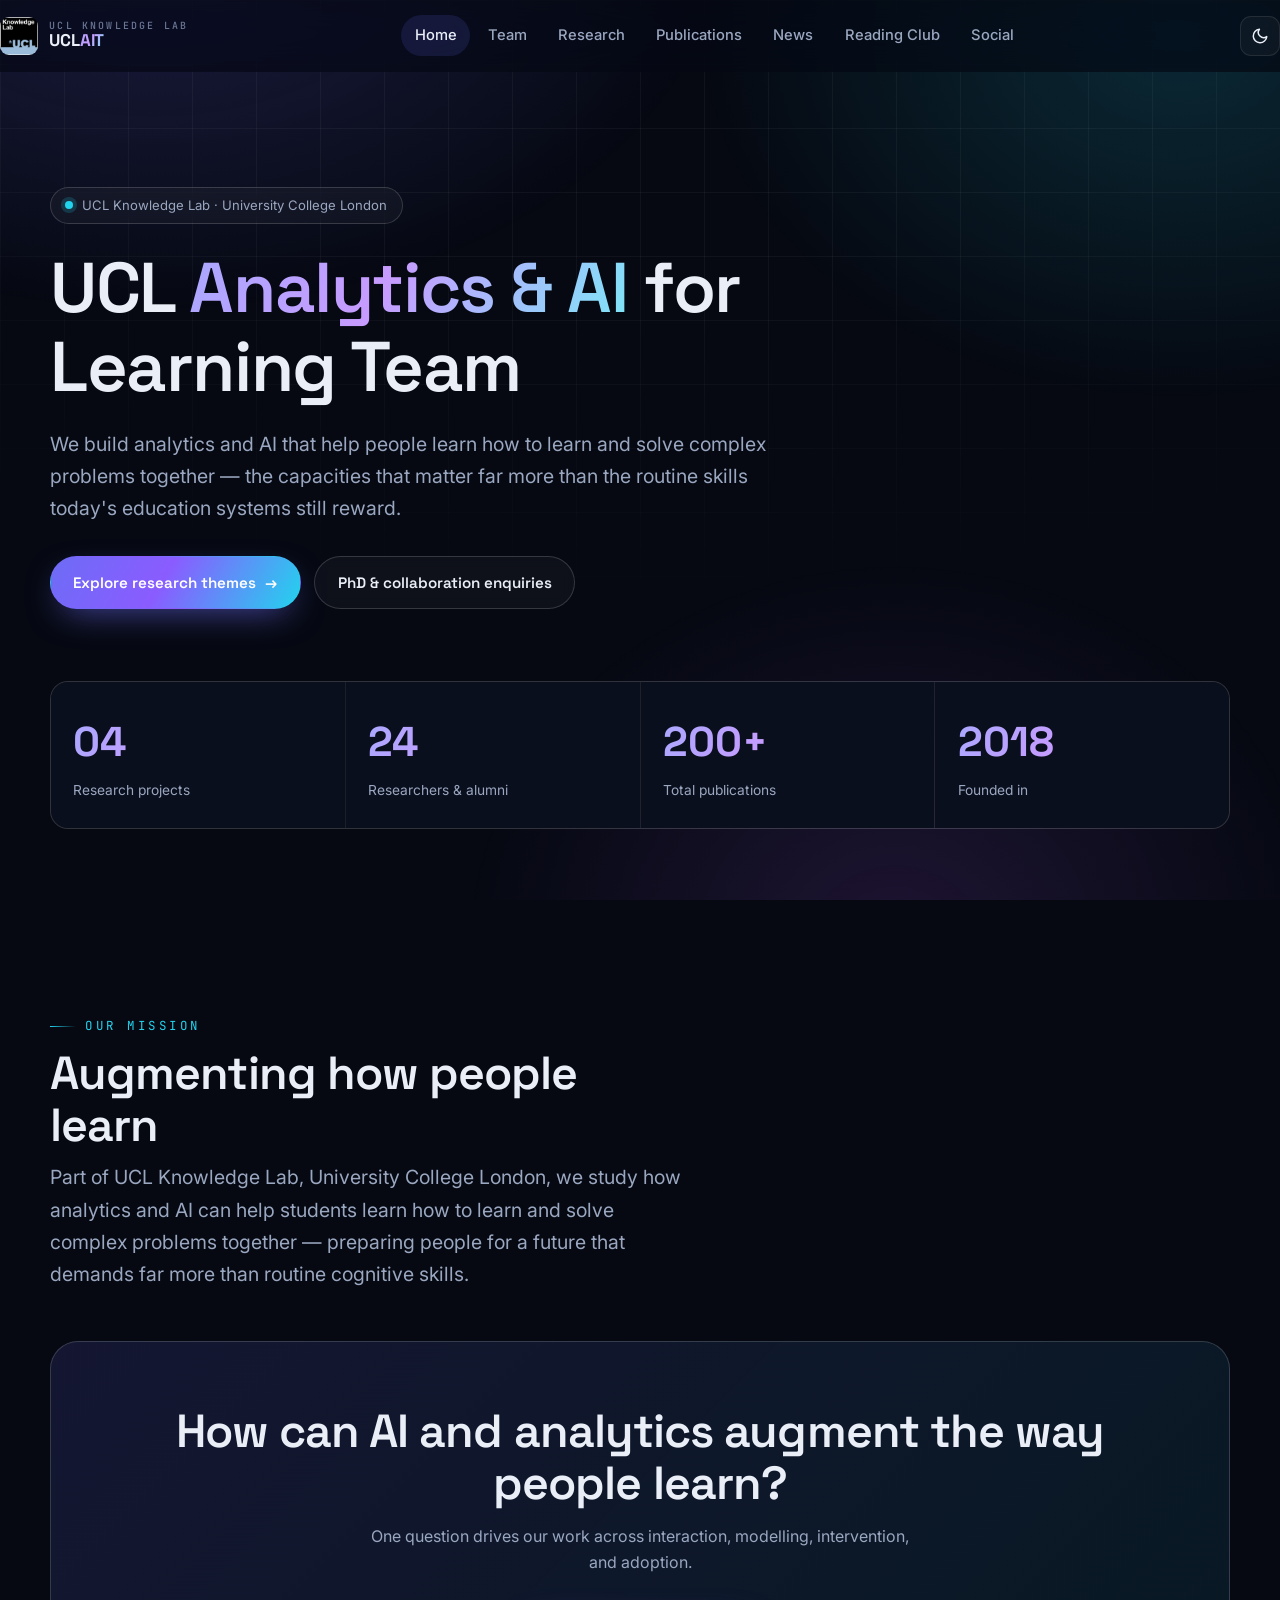
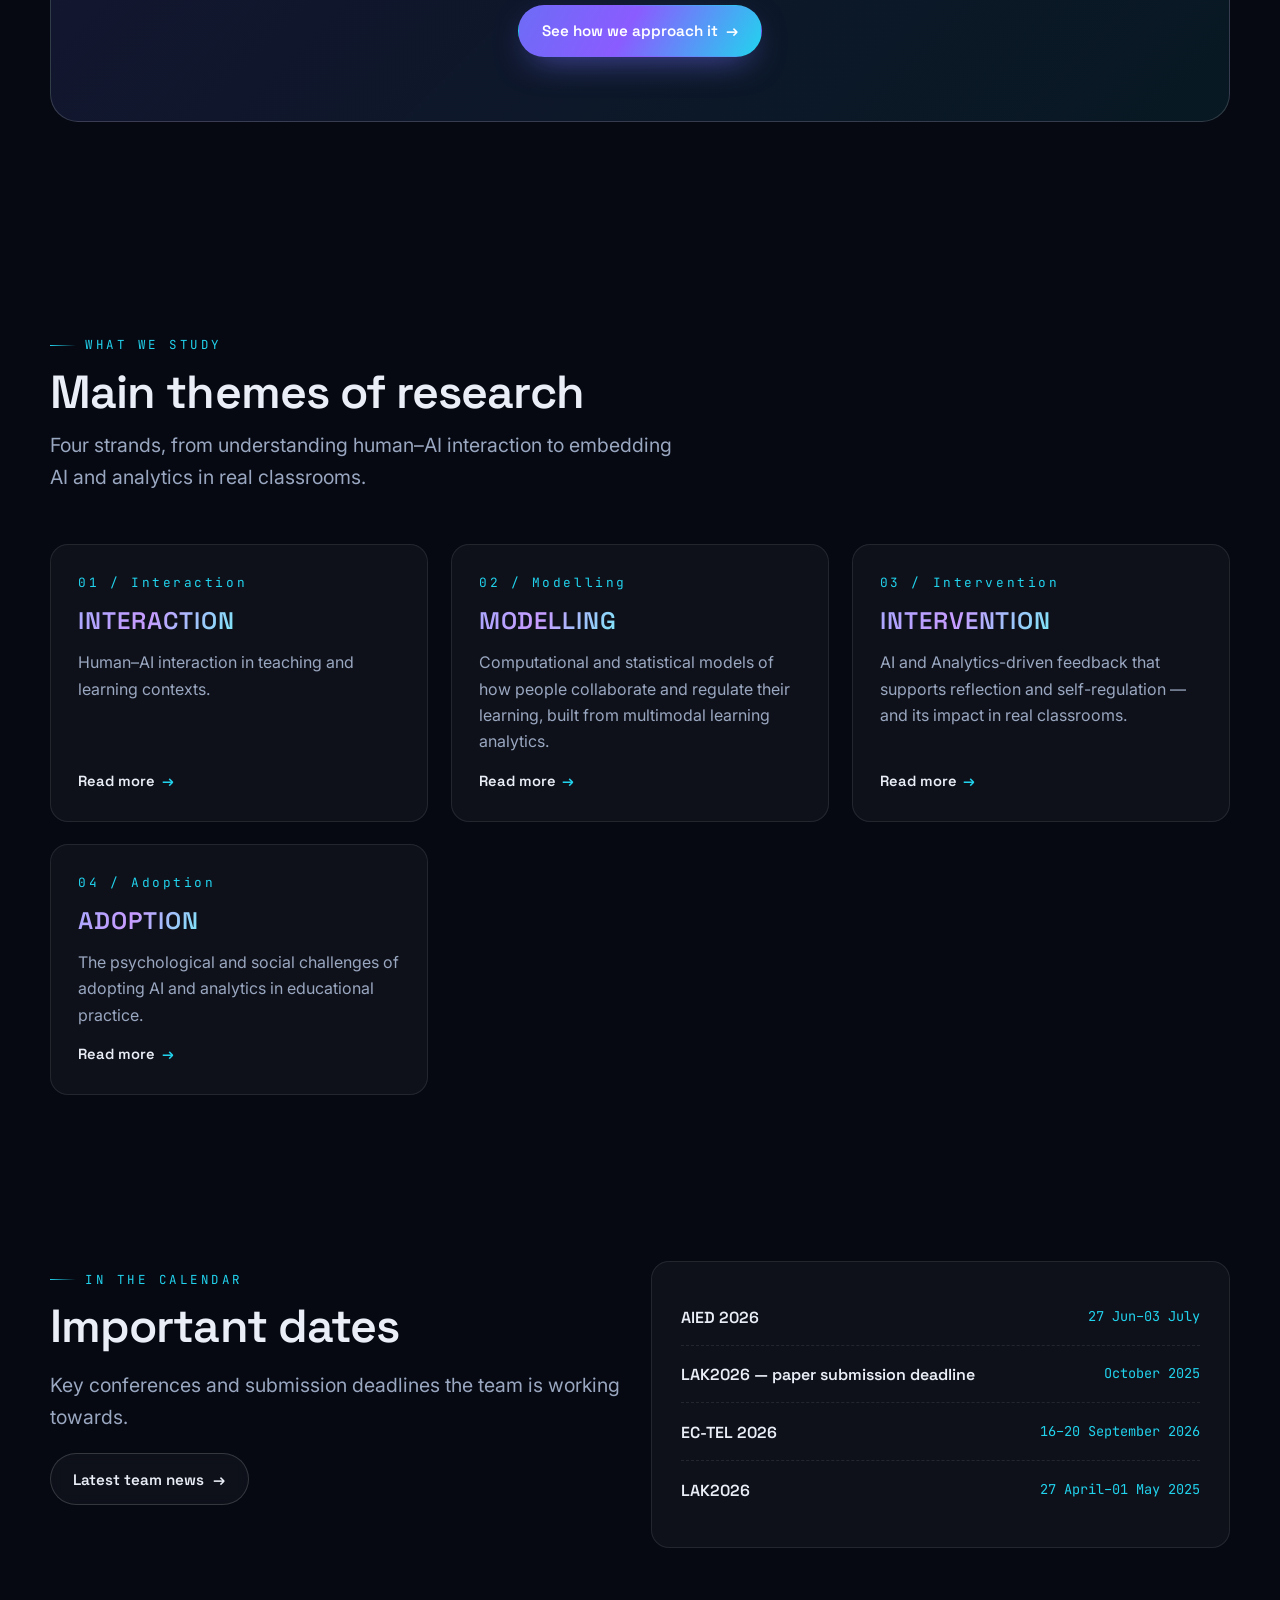
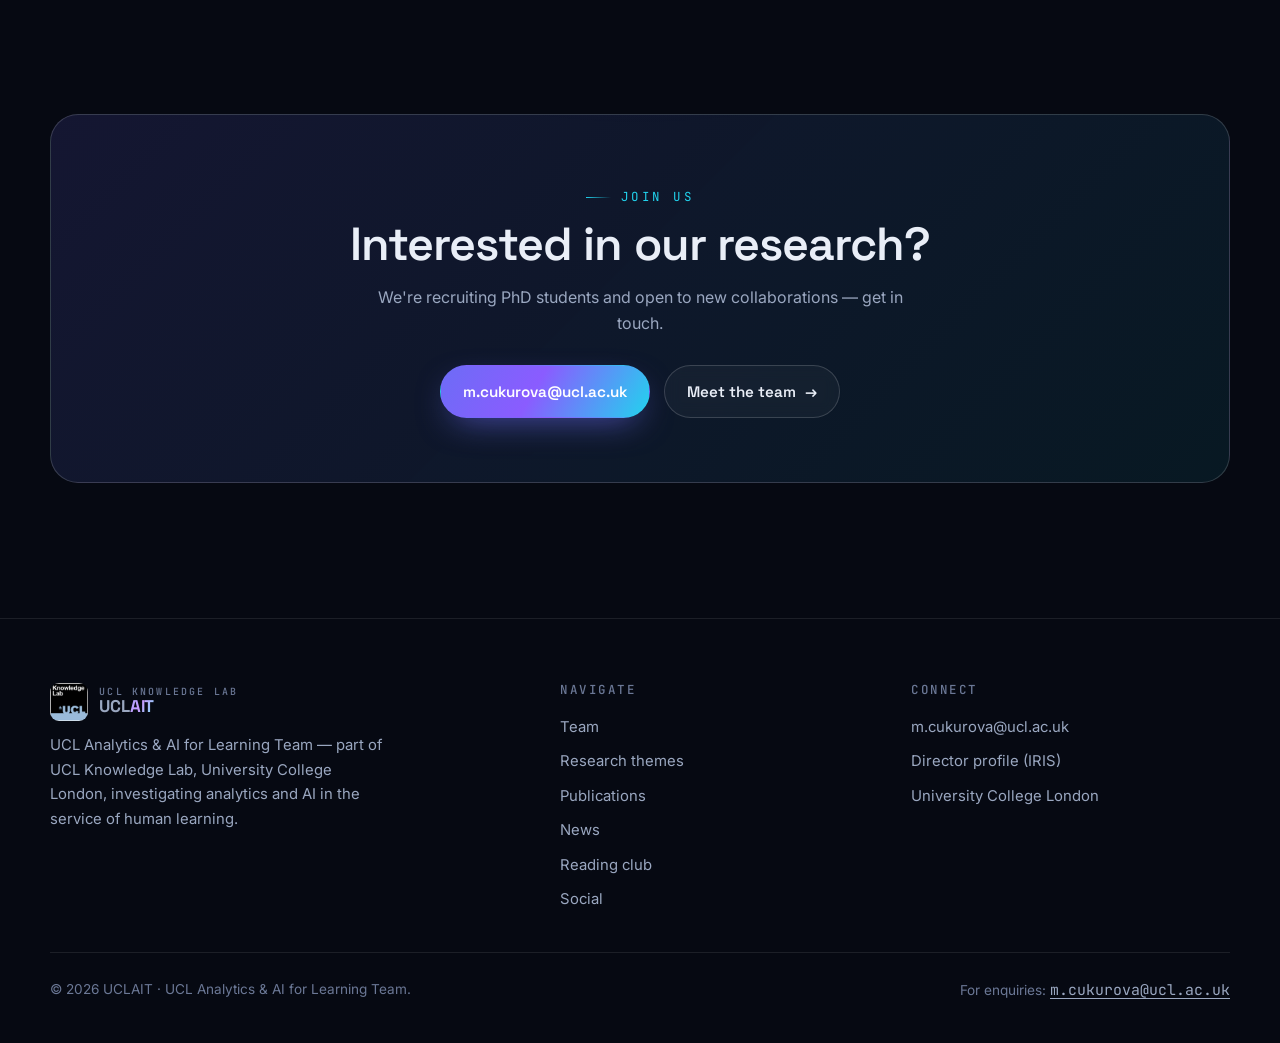
==== index.html @ 6071a868 "Update text to include AI in research descriptions" ====
<!DOCTYPE html>
<html lang="en" data-theme="dark">
<head>
  <meta charset="UTF-8" />
  <meta name="viewport" content="width=device-width, initial-scale=1.0" />
  <title>UCLAIT — UCL Analytics &amp; AI for Learning Lab</title>
  <meta name="description" content="UCLAIT is part of UCL Knowledge Lab, University College London, investigating the potential of analytics and artificial intelligence to support human learning." />
  <link rel="preconnect" href="https://fonts.googleapis.com" />
  <link rel="preconnect" href="https://fonts.gstatic.com" crossorigin />
  <link rel="stylesheet" href="assets/styles.css" />
  <script defer src="assets/main.js"></script>
</head>
<body>

  <!-- ============ NAV ============ -->
  <header class="nav">
    <div class="container nav__inner">
      <a class="brand" href="index.html">
        <img src="images/a2aabb_ce981aacd96a4968916def9b29ad0d88~mv2.avif" alt="UCL Knowledge Lab logo" />
        <span class="brand__text">
          <small>UCL Knowledge Lab</small>
          <span class="brand__name">UCL<b>AIT</b></span>
        </span>
      </a>
      <nav aria-label="Primary">
        <ul class="nav__links" id="navLinks">
          <li><a href="index.html">Home</a></li>
          <li><a href="team.html">Team</a></li>
          <li><a href="research.html">Research</a></li>
          <li><a href="publications.html">Publications</a></li>
          <li><a href="news.html">News</a></li>
          <li><a href="reading-club.html">Reading Club</a></li>
          <li><a href="social.html">Social</a></li>
        </ul>
      </nav>
      <div class="nav__actions">
        <button class="icon-btn theme-toggle" aria-label="Toggle colour theme" type="button">
          <svg class="moon" viewBox="0 0 24 24" fill="none" stroke="currentColor" stroke-width="2" stroke-linecap="round" stroke-linejoin="round"><path d="M21 12.79A9 9 0 1 1 11.21 3 7 7 0 0 0 21 12.79z"/></svg>
          <svg class="sun" viewBox="0 0 24 24" fill="none" stroke="currentColor" stroke-width="2" stroke-linecap="round" stroke-linejoin="round"><circle cx="12" cy="12" r="4"/><path d="M12 2v2M12 20v2M4.9 4.9l1.4 1.4M17.7 17.7l1.4 1.4M2 12h2M20 12h2M4.9 19.1l1.4-1.4M17.7 6.3l1.4-1.4"/></svg>
        </button>
        <button class="icon-btn nav__burger" aria-label="Open menu" aria-expanded="false" type="button">
          <svg viewBox="0 0 24 24" fill="none" stroke="currentColor" stroke-width="2" stroke-linecap="round"><path d="M3 6h18M3 12h18M3 18h18"/></svg>
        </button>
      </div>
    </div>
  </header>

  <main>
    <!-- ============ HERO ============ -->
    <section class="hero">
      <div class="container">
        <span class="hero__badge reveal"><span class="dot"></span> UCL Knowledge Lab · University College London</span>
        <h1 class="reveal">UCL <span class="gradient-text">Analytics &amp; AI</span> for Learning Team</h1>
        <p class="lead reveal">
          We build analytics and AI that help people learn how to learn and solve complex problems together —
          the capacities that matter far more than the routine skills today's education systems still reward.
        </p>
        <div class="hero__cta reveal">
          <a class="btn btn--primary" href="research.html">Explore research themes <span class="arrow">→</span></a>
          <a class="btn btn--ghost" href="mailto:m.cukurova@ucl.ac.uk">PhD &amp; collaboration enquiries</a>
        </div>

        <div class="stats reveal">
          <div class="stat"><div class="stat__num">04</div><div class="stat__label">Research projects</div></div>
          <div class="stat"><div class="stat__num">24</div><div class="stat__label">Researchers &amp; alumni</div></div>
          <div class="stat"><div class="stat__num">200+</div><div class="stat__label">Total publications</div></div>
          <div class="stat"><div class="stat__num">2018</div><div class="stat__label">Founded in</div></div>
        </div>
      </div>
    </section>

    <!-- ============ MISSION ============ -->
    <section class="section">
      <div class="container">
        <div class="section-head reveal">
          <span class="eyebrow">Our mission</span>
          <h2>Augmenting how people learn</h2>
          <p class="lead">
            Part of UCL Knowledge Lab, University College London, we study how analytics and AI can help students
            learn how to learn and solve complex problems together — preparing people for a future that demands
            far more than routine cognitive skills.
          </p>
        </div>

        <div class="cta reveal">
          <h2>How can AI and analytics augment the way people learn?</h2>
          <p>One question drives our work across interaction, modelling, intervention, and adoption.</p>
          <div class="cta__actions">
            <a class="btn btn--primary" href="research.html">See how we approach it <span class="arrow">→</span></a>
          </div>
        </div>
      </div>
    </section>

    <!-- ============ RESEARCH THEMES ============ -->
    <section class="section" id="themes">
      <div class="container">
        <div class="section-head reveal">
          <span class="eyebrow">What we study</span>
          <h2>Main themes of research</h2>
          <p class="lead">Four strands, from understanding human–AI interaction to embedding AI and analytics in real classrooms.</p>
        </div>

        <div class="grid grid--2">
          <article class="card theme-card reveal">
            <div class="theme-card__index">01 / Interaction</div>
            <h3><span>INtERACTION</span></h3>
            <p>Human–AI interaction in teaching and learning contexts.</p>
            <a class="more" href="research.html">Read more <span class="arrow">→</span></a>
          </article>

          <article class="card theme-card reveal">
            <div class="theme-card__index">02 / Modelling</div>
            <h3><span>ModeLLING</span></h3>
            <p>Computational and statistical models of how people collaborate and regulate their learning, built from multimodal learning analytics.</p>
            <a class="more" href="research.html">Read more <span class="arrow">→</span></a>
          </article>

          <article class="card theme-card reveal">
            <div class="theme-card__index">03 / Intervention</div>
            <h3><span>INTervention</span></h3>
            <p>AI and Analytics-driven feedback that supports reflection and self-regulation — and its impact in real classrooms.</p>
            <a class="more" href="research.html">Read more <span class="arrow">→</span></a>
          </article>

          <article class="card theme-card reveal">
            <div class="theme-card__index">04 / Adoption</div>
            <h3><span>Adoption</span></h3>
            <p>The psychological and social challenges of adopting AI and analytics in educational practice.</p>
            <a class="more" href="research.html">Read more <span class="arrow">→</span></a>
          </article>
        </div>
      </div>
    </section>

    <!-- ============ IMPORTANT DATES ============ -->
    <section class="section section--tight">
      <div class="container">
        <div class="grid grid--2" style="align-items:start">
          <div class="reveal">
            <span class="eyebrow">In the calendar</span>
            <h2 style="margin:.7rem 0 1rem">Important dates</h2>
            <p class="lead">Key conferences and submission deadlines the team is working towards.</p>
            <a class="btn btn--ghost mt-2" href="news.html">Latest team news <span class="arrow">→</span></a>
          </div>
          <div class="info-panel reveal">
            <ul class="dates-list">
              <li><span class="ev">AIED 2026</span><span class="dt">27 Jun–03 July</span></li>
              <li><span class="ev">LAK2026 — paper submission deadline</span><span class="dt">October 2025</span></li>
              <li><span class="ev">EC-TEL 2026</span><span class="dt">16–20 September 2026</span></li>
              <li><span class="ev">LAK2026</span><span class="dt">27 April–01 May 2025</span></li>
            </ul>
          </div>
        </div>
      </div>
    </section>

    <!-- ============ CONTACT CTA ============ -->
    <section class="section">
      <div class="container">
        <div class="cta reveal">
          <span class="eyebrow" style="justify-content:center">Join us</span>
          <h2 style="margin-top:.7rem">Interested in our research?</h2>
          <p>We're recruiting PhD students and open to new collaborations — get in touch.</p>
          <div class="cta__actions">
            <a class="btn btn--primary" href="mailto:m.cukurova@ucl.ac.uk">m.cukurova@ucl.ac.uk</a>
            <a class="btn btn--ghost" href="team.html">Meet the team <span class="arrow">→</span></a>
          </div>
        </div>
      </div>
    </section>
  </main>

  <!-- ============ FOOTER ============ -->
  <footer class="footer">
    <div class="container">
      <div class="footer__grid">
        <div class="footer__brand">
          <a class="brand" href="index.html">
            <img src="images/a2aabb_ce981aacd96a4968916def9b29ad0d88~mv2.avif" alt="UCL Knowledge Lab logo" />
            <span class="brand__text"><small>UCL Knowledge Lab</small><span class="brand__name">UCL<b>AIT</b></span></span>
          </a>
          <p>UCL Analytics &amp; AI for Learning Team — part of UCL Knowledge Lab, University College London, investigating analytics and AI in the service of human learning.</p>
        </div>
        <div>
          <h4>Navigate</h4>
          <ul>
            <li><a href="team.html">Team</a></li>
            <li><a href="research.html">Research themes</a></li>
            <li><a href="publications.html">Publications</a></li>
            <li><a href="news.html">News</a></li>
            <li><a href="reading-club.html">Reading club</a></li>
            <li><a href="social.html">Social</a></li>
          </ul>
        </div>
        <div>
          <h4>Connect</h4>
          <ul>
            <li><a href="mailto:m.cukurova@ucl.ac.uk">m.cukurova@ucl.ac.uk</a></li>
            <li><a href="https://iris.ucl.ac.uk/iris/browse/profile?upi=MCUKU85" target="_blank" rel="noopener">Director profile (IRIS)</a></li>
            <li><a href="https://www.ucl.ac.uk" target="_blank" rel="noopener">University College London</a></li>
          </ul>
        </div>
      </div>
      <div class="footer__bottom">
        <span>© 2026 UCLAIT · UCL Analytics &amp; AI for Learning Team.</span>
        <span>For enquiries: <a class="mono-mail muted-link" href="mailto:m.cukurova@ucl.ac.uk">m.cukurova@ucl.ac.uk</a></span>
      </div>
    </div>
  </footer>

</body>
</html>
---- assets/styles.css ----
/* ==========================================================================
   UCLAIT — UCL Analytics & AI for Learning Team
   Design system: "Bold contemporary AI-lab"
   Single stylesheet shared across all pages.
   ========================================================================== */

/* ---------- Fonts ---------- */
@import url('https://fonts.googleapis.com/css2?family=Space+Grotesk:wght@400;500;600;700&family=Inter:wght@400;500;600;700&family=JetBrains+Mono:wght@400;500&display=swap');

/* ---------- Design tokens ---------- */
:root {
  /* Palette — dark (default) */
  --bg:            #060912;
  --bg-2:          #0a0f1d;
  --surface:       rgba(255, 255, 255, 0.035);
  --surface-2:     rgba(255, 255, 255, 0.06);
  --border:        rgba(255, 255, 255, 0.09);
  --border-strong: rgba(255, 255, 255, 0.16);
  --text:          #e9eef7;
  --text-muted:    #9aa7c0;
  --text-faint:    #6b7896;

  /* Brand / accents */
  --accent:        #6d6cf6;   /* indigo  */
  --accent-2:      #22d3ee;   /* cyan    */
  --accent-3:      #b15cff;   /* violet  */
  --accent-soft:   rgba(109, 108, 246, 0.14);
  --gradient:      linear-gradient(120deg, #6d6cf6 0%, #8a5cff 45%, #22d3ee 100%);
  --gradient-text: linear-gradient(120deg, #a9a8ff 0%, #c79bff 45%, #7ce7f7 100%);

  /* Effects */
  --glow:          0 0 0 1px var(--border), 0 18px 50px -18px rgba(109, 108, 246, 0.45);
  --shadow:        0 24px 60px -28px rgba(0, 0, 0, 0.85);
  --radius:        18px;
  --radius-sm:     12px;
  --radius-lg:     28px;

  /* Layout */
  --maxw:          1180px;
  --nav-h:         72px;
  --ease:          cubic-bezier(0.22, 1, 0.36, 1);

  --font-display:  'Space Grotesk', 'Inter', system-ui, sans-serif;
  --font-body:     'Inter', system-ui, -apple-system, 'Segoe UI', sans-serif;
  --font-mono:     'JetBrains Mono', ui-monospace, 'SF Mono', monospace;
}

/* Light theme overrides */
[data-theme="light"] {
  --bg:            #f6f7fb;
  --bg-2:          #eef1f8;
  --surface:       rgba(16, 22, 40, 0.025);
  --surface-2:     rgba(16, 22, 40, 0.05);
  --border:        rgba(16, 22, 40, 0.10);
  --border-strong: rgba(16, 22, 40, 0.18);
  --text:          #131829;
  --text-muted:    #4a5670;
  --text-faint:    #76819b;
  --accent-soft:   rgba(109, 108, 246, 0.10);
  --glow:          0 0 0 1px var(--border), 0 18px 50px -22px rgba(109, 108, 246, 0.40);
  --shadow:        0 24px 60px -32px rgba(31, 41, 73, 0.30);
}

/* ---------- Reset & base ---------- */
*, *::before, *::after { box-sizing: border-box; }
* { margin: 0; }

html { scroll-behavior: smooth; -webkit-text-size-adjust: 100%; }

body {
  font-family: var(--font-body);
  background: var(--bg);
  color: var(--text);
  line-height: 1.65;
  font-size: 1rem;
  -webkit-font-smoothing: antialiased;
  text-rendering: optimizeLegibility;
  overflow-x: hidden;
  min-height: 100vh;
}

/* Ambient background: layered radial glows + faint grid */
body::before {
  content: "";
  position: fixed;
  inset: 0;
  z-index: -2;
  background:
    radial-gradient(60rem 40rem at 12% -8%, rgba(109, 108, 246, 0.22), transparent 60%),
    radial-gradient(50rem 38rem at 92% 4%, rgba(34, 211, 238, 0.16), transparent 60%),
    radial-gradient(45rem 40rem at 70% 105%, rgba(177, 92, 255, 0.14), transparent 60%);
  pointer-events: none;
}
body::after {
  content: "";
  position: fixed;
  inset: 0;
  z-index: -2;
  background-image:
    linear-gradient(var(--border) 1px, transparent 1px),
    linear-gradient(90deg, var(--border) 1px, transparent 1px);
  background-size: 64px 64px;
  -webkit-mask-image: radial-gradient(120% 90% at 50% 0%, #000 35%, transparent 78%);
          mask-image: radial-gradient(120% 90% at 50% 0%, #000 35%, transparent 78%);
  opacity: 0.5;
  pointer-events: none;
}

img { max-width: 100%; display: block; }
a { color: inherit; text-decoration: none; }

::selection { background: rgba(109, 108, 246, 0.35); color: #fff; }

/* ---------- Layout helpers ---------- */
.container { width: min(100% - 2.5rem, var(--maxw)); margin-inline: auto; }
.section { padding: clamp(3.5rem, 8vw, 7rem) 0; }
.section--tight { padding: clamp(2.5rem, 5vw, 4rem) 0; }

/* ---------- Typography ---------- */
h1, h2, h3, h4 { font-family: var(--font-display); font-weight: 600; line-height: 1.12; letter-spacing: -0.02em; }
h1 { font-size: clamp(2.4rem, 6vw, 4.4rem); }
h2 { font-size: clamp(1.9rem, 4vw, 2.9rem); }
h3 { font-size: clamp(1.2rem, 2.2vw, 1.5rem); }
p  { color: var(--text-muted); }

.eyebrow {
  font-family: var(--font-mono);
  font-size: 0.78rem;
  letter-spacing: 0.28em;
  text-transform: uppercase;
  color: var(--accent-2);
  display: inline-flex;
  align-items: center;
  gap: 0.6rem;
}
.eyebrow::before {
  content: "";
  width: 1.6rem; height: 1px;
  background: linear-gradient(90deg, var(--accent-2), transparent);
}

.gradient-text {
  background: var(--gradient-text);
  -webkit-background-clip: text; background-clip: text;
  -webkit-text-fill-color: transparent; color: transparent;
}

.lead { font-size: clamp(1.05rem, 1.6vw, 1.22rem); color: var(--text-muted); max-width: 60ch; }

.section-head { max-width: 64ch; margin-bottom: clamp(2rem, 4vw, 3.2rem); }
.section-head h2 { margin: 0.7rem 0 0.6rem; }

/* ---------- Buttons ---------- */
.btn {
  display: inline-flex; align-items: center; gap: 0.55rem;
  padding: 0.8rem 1.4rem;
  font-family: var(--font-display);
  font-weight: 600; font-size: 0.95rem;
  border-radius: 999px;
  border: 1px solid transparent;
  cursor: pointer;
  transition: transform 0.25s var(--ease), box-shadow 0.25s var(--ease), background 0.25s, border-color 0.25s, color 0.25s;
  white-space: nowrap;
}
.btn:active { transform: translateY(1px); }
.btn--primary {
  background: var(--gradient);
  color: #fff;
  box-shadow: 0 12px 34px -12px rgba(109, 108, 246, 0.7);
}
.btn--primary:hover { transform: translateY(-2px); box-shadow: 0 18px 44px -12px rgba(109, 108, 246, 0.85); }
.btn--ghost {
  background: var(--surface);
  border-color: var(--border-strong);
  color: var(--text);
  -webkit-backdrop-filter: blur(8px); backdrop-filter: blur(8px);
}
.btn--ghost:hover { border-color: var(--accent); color: #fff; transform: translateY(-2px); }
[data-theme="light"] .btn--ghost:hover { color: var(--accent); }
.btn .arrow { transition: transform 0.25s var(--ease); }
.btn:hover .arrow { transform: translateX(4px); }

/* ---------- Navigation ---------- */
.nav {
  position: sticky; top: 0; z-index: 60;
  height: var(--nav-h);
  display: flex; align-items: center;
  background: color-mix(in srgb, var(--bg) 72%, transparent);
  -webkit-backdrop-filter: blur(16px) saturate(160%); backdrop-filter: blur(16px) saturate(160%);
  border-bottom: 1px solid transparent;
  transition: border-color 0.3s, background 0.3s;
}
.nav.is-scrolled { border-bottom-color: var(--border); }
.nav__inner { display: flex; align-items: center; justify-content: space-between; gap: 1rem; width: 100%; }

.brand { display: flex; align-items: center; gap: 0.7rem; font-family: var(--font-display); font-weight: 700; letter-spacing: -0.01em; }
.brand img { width: 38px; height: 38px; border-radius: 9px; }
.brand__text { display: flex; flex-direction: column; line-height: 1.05; }
.brand__text small { font-size: 0.62rem; letter-spacing: 0.22em; text-transform: uppercase; color: var(--text-faint); font-family: var(--font-mono); font-weight: 500; }
.brand__name { font-size: 1.06rem; }
.brand__name b { background: var(--gradient-text); -webkit-background-clip: text; background-clip: text; -webkit-text-fill-color: transparent; }

.nav__links { display: flex; align-items: center; gap: 0.25rem; list-style: none; padding: 0; }
.nav__links a {
  display: inline-block; padding: 0.5rem 0.85rem;
  font-size: 0.92rem; font-weight: 500; color: var(--text-muted);
  border-radius: 999px; transition: color 0.2s, background 0.2s;
}
.nav__links a:hover { color: var(--text); background: var(--surface); }
.nav__links a.active { color: var(--text); background: var(--accent-soft); }

.nav__actions { display: flex; align-items: center; gap: 0.5rem; }
.icon-btn {
  width: 40px; height: 40px; display: grid; place-items: center;
  border-radius: 11px; border: 1px solid var(--border);
  background: var(--surface); color: var(--text); cursor: pointer;
  transition: border-color 0.2s, transform 0.2s, color 0.2s;
}
.icon-btn:hover { border-color: var(--accent); transform: translateY(-1px); }
.icon-btn svg { width: 18px; height: 18px; }
.theme-toggle .sun { display: none; }
[data-theme="light"] .theme-toggle .sun { display: block; }
[data-theme="light"] .theme-toggle .moon { display: none; }

.nav__burger { display: none; }

/* Mobile nav panel */
@media (max-width: 920px) {
  .nav__links {
    position: fixed; inset: var(--nav-h) 0 auto 0;
    flex-direction: column; align-items: stretch; gap: 0.2rem;
    padding: 1rem 1.25rem 1.5rem;
    background: color-mix(in srgb, var(--bg) 96%, transparent);
    -webkit-backdrop-filter: blur(18px); backdrop-filter: blur(18px);
    border-bottom: 1px solid var(--border);
    transform: translateY(-130%);
    transition: transform 0.4s var(--ease);
    box-shadow: var(--shadow);
  }
  .nav__links.open { transform: translateY(0); }
  .nav__links a { padding: 0.85rem 1rem; font-size: 1rem; border-radius: 12px; }
  .nav__burger { display: grid; }
}

/* ---------- Hero ---------- */
.hero { position: relative; padding: clamp(3.5rem, 9vw, 8rem) 0 clamp(3rem, 6vw, 5rem); }
.hero__badge {
  display: inline-flex; align-items: center; gap: 0.55rem;
  padding: 0.4rem 0.9rem; border-radius: 999px;
  border: 1px solid var(--border-strong); background: var(--surface);
  font-size: 0.82rem; color: var(--text-muted); margin-bottom: 1.6rem;
  -webkit-backdrop-filter: blur(8px); backdrop-filter: blur(8px);
}
.hero__badge .dot { width: 8px; height: 8px; border-radius: 50%; background: var(--accent-2); box-shadow: 0 0 0 4px rgba(34,211,238,0.18); animation: pulse 2.4s infinite; }
@keyframes pulse { 0%,100% { opacity: 1; } 50% { opacity: 0.4; } }
.hero h1 { max-width: 18ch; margin-bottom: 1.3rem; }
.hero .lead { margin-bottom: 2rem; max-width: 64ch; }
.hero__cta { display: flex; flex-wrap: wrap; gap: 0.85rem; }

/* Floating stat strip */
.stats { display: grid; grid-template-columns: repeat(auto-fit, minmax(150px, 1fr)); gap: 1px; margin-top: clamp(3rem, 6vw, 4.5rem); border: 1px solid var(--border); border-radius: var(--radius); overflow: hidden; background: var(--border); }
.stat { background: var(--bg-2); padding: 1.6rem 1.4rem; }
.stat__num { font-family: var(--font-display); font-size: clamp(1.8rem, 3.5vw, 2.6rem); font-weight: 700; background: var(--gradient-text); -webkit-background-clip: text; background-clip: text; -webkit-text-fill-color: transparent; }
.stat__label { font-size: 0.86rem; color: var(--text-muted); margin-top: 0.2rem; }

/* ---------- Cards / grids ---------- */
.grid { display: grid; gap: 1.4rem; }
.grid--2 { grid-template-columns: repeat(auto-fit, minmax(320px, 1fr)); }
.grid--3 { grid-template-columns: repeat(auto-fit, minmax(280px, 1fr)); }
.grid--4 { grid-template-columns: repeat(auto-fit, minmax(220px, 1fr)); }

.card {
  position: relative;
  background: var(--surface);
  border: 1px solid var(--border);
  border-radius: var(--radius);
  padding: 1.7rem;
  transition: transform 0.3s var(--ease), border-color 0.3s, box-shadow 0.3s;
  overflow: hidden;
}
.card::before {
  content: ""; position: absolute; inset: 0;
  background: radial-gradient(40rem 18rem at var(--mx, 50%) -20%, rgba(109,108,246,0.16), transparent 60%);
  opacity: 0; transition: opacity 0.4s; pointer-events: none;
}
.card:hover { transform: translateY(-5px); border-color: var(--border-strong); box-shadow: var(--shadow); }
.card:hover::before { opacity: 1; }

/* Research theme cards */
.theme-card { display: flex; flex-direction: column; gap: 0.9rem; min-height: 220px; }
.theme-card__index { font-family: var(--font-mono); font-size: 0.8rem; color: var(--accent-2); letter-spacing: 0.2em; }
.theme-card h3 { text-transform: uppercase; letter-spacing: 0.04em; }
.theme-card h3 span { background: var(--gradient-text); -webkit-background-clip: text; background-clip: text; -webkit-text-fill-color: transparent; }
.theme-card p { flex: 1; }
.theme-card .more { font-weight: 600; color: var(--text); font-family: var(--font-display); font-size: 0.92rem; display: inline-flex; align-items: center; gap: 0.4rem; }
.theme-card .more .arrow { transition: transform 0.25s var(--ease); color: var(--accent-2); }
.theme-card:hover .more .arrow { transform: translateX(4px); }

/* Numbered icon chip */
.chip {
  width: 46px; height: 46px; border-radius: 13px;
  display: grid; place-items: center;
  background: var(--accent-soft); border: 1px solid var(--border-strong);
  font-family: var(--font-display); font-weight: 700; color: var(--text);
}

/* ---------- Team ---------- */
.team-grid { display: grid; grid-template-columns: repeat(auto-fill, minmax(210px, 1fr)); gap: 1.3rem; }
.member { text-align: center; padding: 1.6rem 1.2rem; }
.member__photo {
  width: 116px; height: 116px; border-radius: 50%;
  margin: 0 auto 1rem; object-fit: cover;
  border: 2px solid var(--border-strong);
  background: var(--bg-2);
  transition: border-color 0.3s, transform 0.3s var(--ease);
}
.member:hover .member__photo { border-color: var(--accent); transform: scale(1.04); }
.member__name { font-family: var(--font-display); font-weight: 600; font-size: 1.05rem; display: inline-flex; align-items: center; gap: 0.35rem; }
.member__name a:hover { color: var(--accent-2); }
.member__role { font-size: 0.86rem; color: var(--text-muted); margin-top: 0.35rem; }
.member__tag { display: inline-block; margin-top: 0.7rem; font-size: 0.73rem; font-family: var(--font-mono); color: var(--accent-2); border: 1px solid var(--border); padding: 0.25rem 0.6rem; border-radius: 999px; background: var(--surface); }
.role-divider { grid-column: 1 / -1; display: flex; align-items: center; gap: 1rem; margin: 1.4rem 0 0.2rem; }
.role-divider span { font-family: var(--font-mono); font-size: 0.78rem; letter-spacing: 0.2em; text-transform: uppercase; color: var(--text-faint); white-space: nowrap; }
.role-divider::after { content: ""; flex: 1; height: 1px; background: var(--border); }

/* ---------- Publications / lists ---------- */
.pub-tabs { display: flex; gap: 0.5rem; flex-wrap: wrap; margin-bottom: 2rem; }
.pub-tab { padding: 0.55rem 1.1rem; border-radius: 999px; border: 1px solid var(--border); background: var(--surface); color: var(--text-muted); font-weight: 600; font-size: 0.9rem; font-family: var(--font-display); cursor: pointer; transition: all 0.2s; }
.pub-tab:hover { color: var(--text); border-color: var(--border-strong); }
.pub-tab.active { background: var(--accent-soft); border-color: var(--accent); color: var(--text); }

.pub-list { list-style: none; padding: 0; counter-reset: pub; display: grid; gap: 0.9rem; }
.pub-list li {
  position: relative; padding: 1.15rem 1.3rem 1.15rem 3.4rem;
  background: var(--surface); border: 1px solid var(--border);
  border-radius: var(--radius-sm); color: var(--text-muted);
  transition: border-color 0.25s, transform 0.25s var(--ease), background 0.25s;
  font-size: 0.96rem; line-height: 1.6;
}
.pub-list li::before {
  counter-increment: pub; content: counter(pub);
  position: absolute; left: 1rem; top: 1.1rem;
  font-family: var(--font-mono); font-size: 0.8rem; font-weight: 500;
  color: var(--accent-2);
  width: 1.7rem; text-align: right;
}
.pub-list li:hover { border-color: var(--border-strong); transform: translateX(4px); background: var(--surface-2); }
.pub-list li a { color: var(--text); text-decoration: underline; text-decoration-color: var(--border-strong); text-underline-offset: 3px; transition: text-decoration-color 0.2s; }
.pub-list li a:hover { text-decoration-color: var(--accent-2); }
.pub-panel { display: none; }
.pub-panel.active { display: block; animation: fade 0.4s var(--ease); }
@keyframes fade { from { opacity: 0; transform: translateY(8px); } to { opacity: 1; transform: none; } }

.note { font-size: 0.9rem; color: var(--text-faint); font-style: italic; margin-top: 1.4rem; }

/* ---------- Reading club timeline ---------- */
.year-block { margin-bottom: 3rem; }
.year-head { display: flex; align-items: center; gap: 1rem; margin-bottom: 1.5rem; }
.year-head h3 { font-size: clamp(1.6rem, 3vw, 2.2rem); background: var(--gradient-text); -webkit-background-clip: text; background-clip: text; -webkit-text-fill-color: transparent; }
.year-head::after { content: ""; flex: 1; height: 1px; background: linear-gradient(90deg, var(--border-strong), transparent); }

.rc-list { list-style: none; padding: 0; display: grid; gap: 0.7rem; }
.rc-item {
  display: grid; grid-template-columns: 150px 1fr; gap: 1rem; align-items: start;
  padding: 1rem 1.3rem; background: var(--surface); border: 1px solid var(--border);
  border-radius: var(--radius-sm); transition: border-color 0.25s, background 0.25s;
}
.rc-item:hover { border-color: var(--border-strong); background: var(--surface-2); }
.rc-meta { display: flex; flex-direction: column; gap: 0.25rem; }
.rc-date { font-family: var(--font-mono); font-size: 0.82rem; color: var(--accent-2); }
.rc-chair { font-size: 0.85rem; color: var(--text); font-weight: 600; }
.rc-paper { color: var(--text-muted); font-size: 0.95rem; line-height: 1.55; }
.rc-paper a { color: var(--text); text-decoration: underline; text-decoration-color: var(--border-strong); text-underline-offset: 3px; }
.rc-paper a:hover { text-decoration-color: var(--accent-2); color: #fff; }
[data-theme="light"] .rc-paper a:hover { color: var(--accent); }
.rc-paper.tbd { color: var(--text-faint); font-style: italic; }
@media (max-width: 620px) { .rc-item { grid-template-columns: 1fr; gap: 0.4rem; } }

/* ---------- News ---------- */
.news-list { display: grid; gap: 1.1rem; }
.news-item { display: flex; gap: 1.1rem; padding: 1.4rem 1.5rem; align-items: flex-start; }
.news-item .chip { flex: none; }
.news-item p { color: var(--text-muted); }
.news-item a { color: var(--accent-2); text-decoration: underline; text-underline-offset: 3px; }
.news-item a:hover { color: var(--text); }
.media-grid { display: grid; grid-template-columns: repeat(auto-fill, minmax(200px, 1fr)); gap: 1rem; margin-top: 2rem; }
.media-card { border-radius: var(--radius-sm); overflow: hidden; border: 1px solid var(--border); background: var(--surface); transition: transform 0.3s var(--ease), border-color 0.3s; }
.media-card:hover { transform: translateY(-4px); border-color: var(--accent); }
.media-card img { width: 100%; height: 150px; object-fit: cover; }
.media-card span { display: block; padding: 0.8rem 1rem; font-size: 0.86rem; color: var(--text-muted); }

/* ---------- Social events ---------- */
.event-grid { display: grid; grid-template-columns: repeat(auto-fill, minmax(280px, 1fr)); gap: 1.4rem; }
.event-card { padding: 0; overflow: hidden; }
.event-card__img { width: 100%; height: 200px; object-fit: cover; background: var(--bg-2); }
.event-card__body { padding: 1.3rem 1.5rem 1.6rem; }
.event-card__title { font-family: var(--font-display); font-weight: 600; font-size: 1.2rem; margin-bottom: 0.3rem; }
.event-card__meta { font-size: 0.85rem; color: var(--text-muted); }
.event-card__flag { font-size: 0.75rem; font-family: var(--font-mono); color: var(--accent-2); letter-spacing: 0.1em; text-transform: uppercase; }

/* ---------- Callout / CTA band ---------- */
.cta {
  position: relative; overflow: hidden;
  border: 1px solid var(--border-strong); border-radius: var(--radius-lg);
  padding: clamp(2.4rem, 5vw, 4rem);
  background: linear-gradient(135deg, rgba(109,108,246,0.14), rgba(34,211,238,0.08));
  text-align: center;
}
.cta::after {
  content: ""; position: absolute; inset: -50% -10% auto;
  height: 120%; background: radial-gradient(40rem 20rem at 50% 0%, rgba(177,92,255,0.18), transparent 60%);
  pointer-events: none;
}
.cta h2 { position: relative; margin-bottom: 0.8rem; }
.cta p { position: relative; max-width: 56ch; margin: 0 auto 1.8rem; }
.cta__actions { position: relative; display: flex; gap: 0.85rem; justify-content: center; flex-wrap: wrap; }
.mono-mail { font-family: var(--font-mono); }

/* ---------- Dates / info panel ---------- */
.info-panel { border: 1px solid var(--border); border-radius: var(--radius); background: var(--surface); padding: 1.8rem; }
.dates-list { list-style: none; padding: 0; display: grid; gap: 0.2rem; }
.dates-list li { display: flex; justify-content: space-between; gap: 1rem; padding: 0.85rem 0; border-bottom: 1px dashed var(--border); }
.dates-list li:last-child { border-bottom: 0; }
.dates-list .ev { font-weight: 600; color: var(--text); font-family: var(--font-display); }
.dates-list .dt { font-family: var(--font-mono); font-size: 0.85rem; color: var(--accent-2); white-space: nowrap; text-align: right; }

/* ---------- Footer ---------- */
.footer { border-top: 1px solid var(--border); margin-top: 2rem; padding: clamp(2.5rem, 5vw, 4rem) 0 2.5rem; }
.footer__grid { display: grid; grid-template-columns: 1.5fr 1fr 1fr; gap: 2rem; }
.footer h4 { font-family: var(--font-mono); font-size: 0.78rem; letter-spacing: 0.2em; text-transform: uppercase; color: var(--text-faint); font-weight: 500; margin-bottom: 1rem; }
.footer ul { list-style: none; padding: 0; display: grid; gap: 0.5rem; }
.footer a { color: var(--text-muted); font-size: 0.93rem; }
.footer a:hover { color: var(--text); }
.footer__brand p { font-size: 0.93rem; max-width: 38ch; margin-top: 0.8rem; }
.footer__bottom { margin-top: 2.5rem; padding-top: 1.6rem; border-top: 1px solid var(--border); display: flex; justify-content: space-between; gap: 1rem; flex-wrap: wrap; font-size: 0.85rem; color: var(--text-faint); }
@media (max-width: 720px) { .footer__grid { grid-template-columns: 1fr; gap: 1.6rem; } }

/* ---------- Scroll reveal ---------- */
.reveal { opacity: 0; transform: translateY(22px); transition: opacity 0.7s var(--ease), transform 0.7s var(--ease); }
.reveal.in { opacity: 1; transform: none; }
@media (prefers-reduced-motion: reduce) {
  .reveal { opacity: 1 !important; transform: none !important; }
  html { scroll-behavior: auto; }
  * { animation: none !important; }
}

/* ---------- Page header (interior pages) ---------- */
.page-header { padding: clamp(3rem, 7vw, 5.5rem) 0 clamp(1.5rem, 3vw, 2.5rem); }
.page-header h1 { margin: 0.8rem 0 0.7rem; }
.breadcrumb { font-family: var(--font-mono); font-size: 0.8rem; color: var(--text-faint); }
.breadcrumb a:hover { color: var(--accent-2); }

/* ---------- Misc ---------- */
.divider { height: 1px; background: var(--border); border: 0; margin: 0; }
.muted-link { color: var(--accent-2); text-decoration: underline; text-underline-offset: 3px; }
.muted-link:hover { color: var(--text); }
.center { text-align: center; }
.mt-2 { margin-top: 1.2rem; } .mt-4 { margin-top: 2.4rem; }
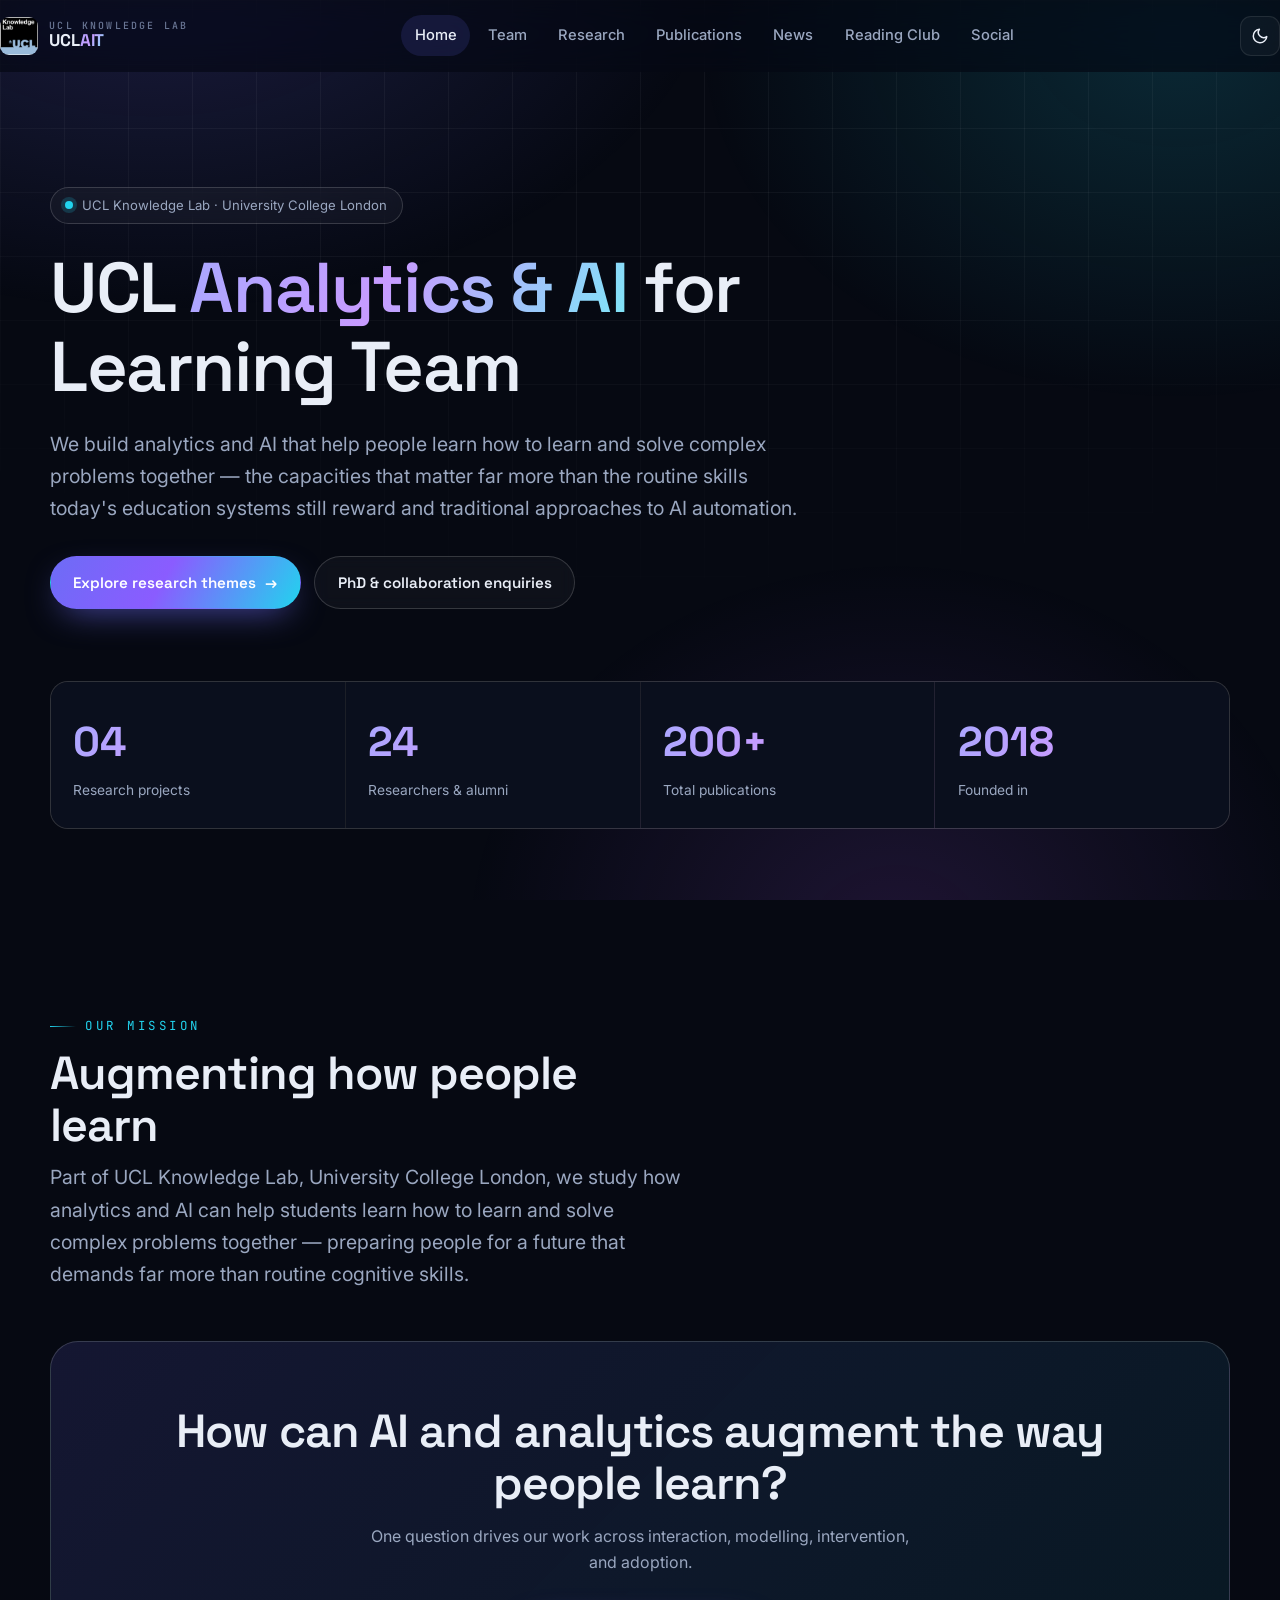
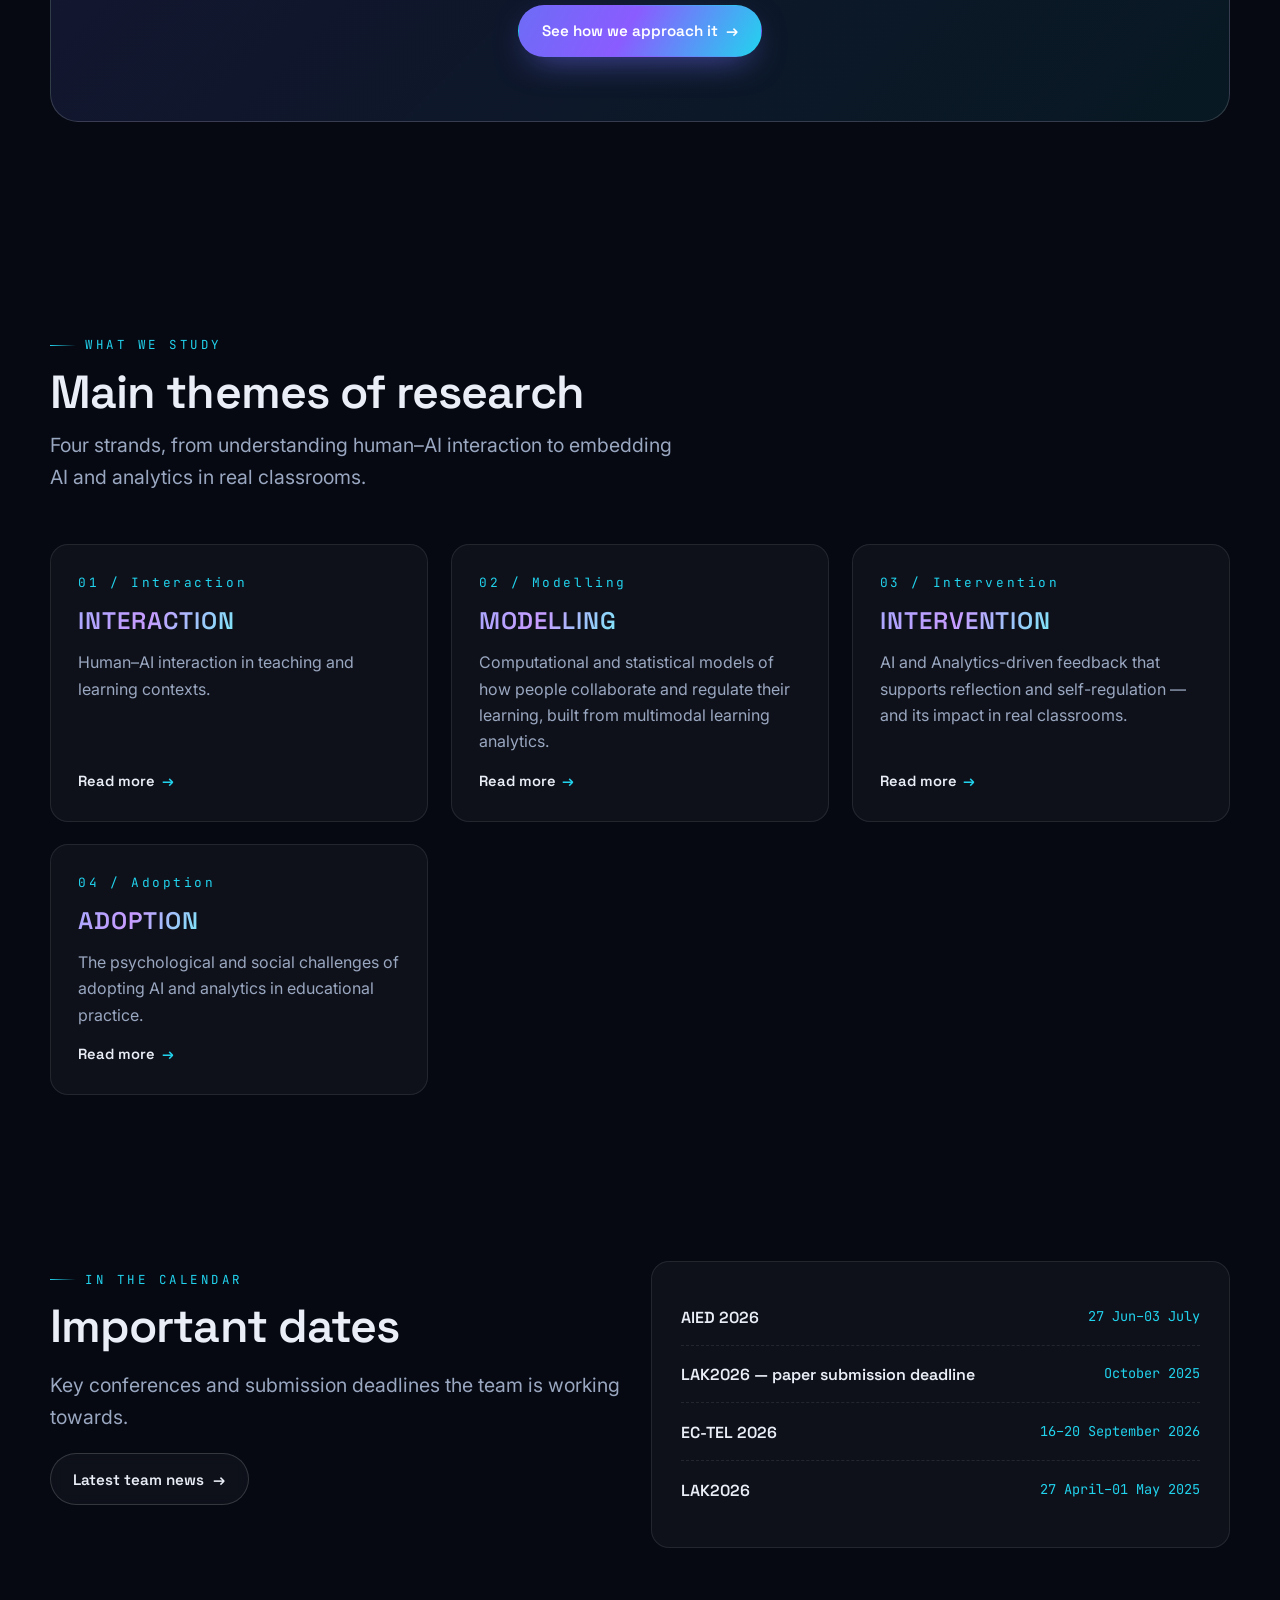
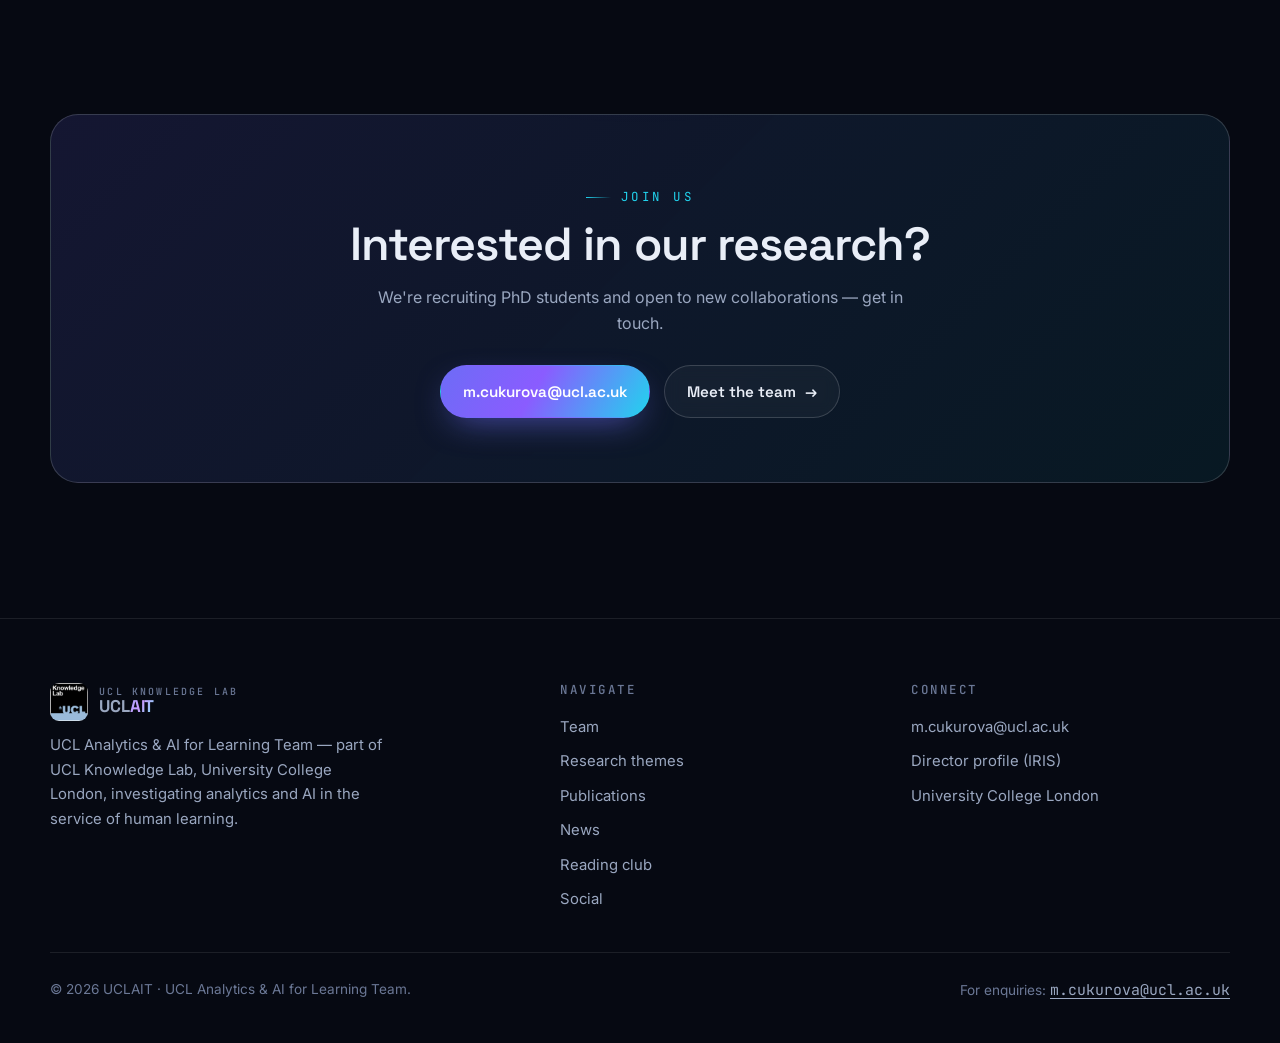
==== commit 862a4363: "Enhance lead paragraph with AI automation reference Added mention of traditional approaches to AI au" ====
--- a/index.html
+++ b/index.html
@@ -53,7 +53,7 @@
         <h1 class="reveal">UCL <span class="gradient-text">Analytics &amp; AI</span> for Learning Team</h1>
         <p class="lead reveal">
           We build analytics and AI that help people learn how to learn and solve complex problems together —
-          the capacities that matter far more than the routine skills today's education systems still reward.
+          the capacities that matter far more than the routine skills today's education systems still reward and traditional approaches to AI automation.
         </p>
         <div class="hero__cta reveal">
           <a class="btn btn--primary" href="research.html">Explore research themes <span class="arrow">→</span></a>
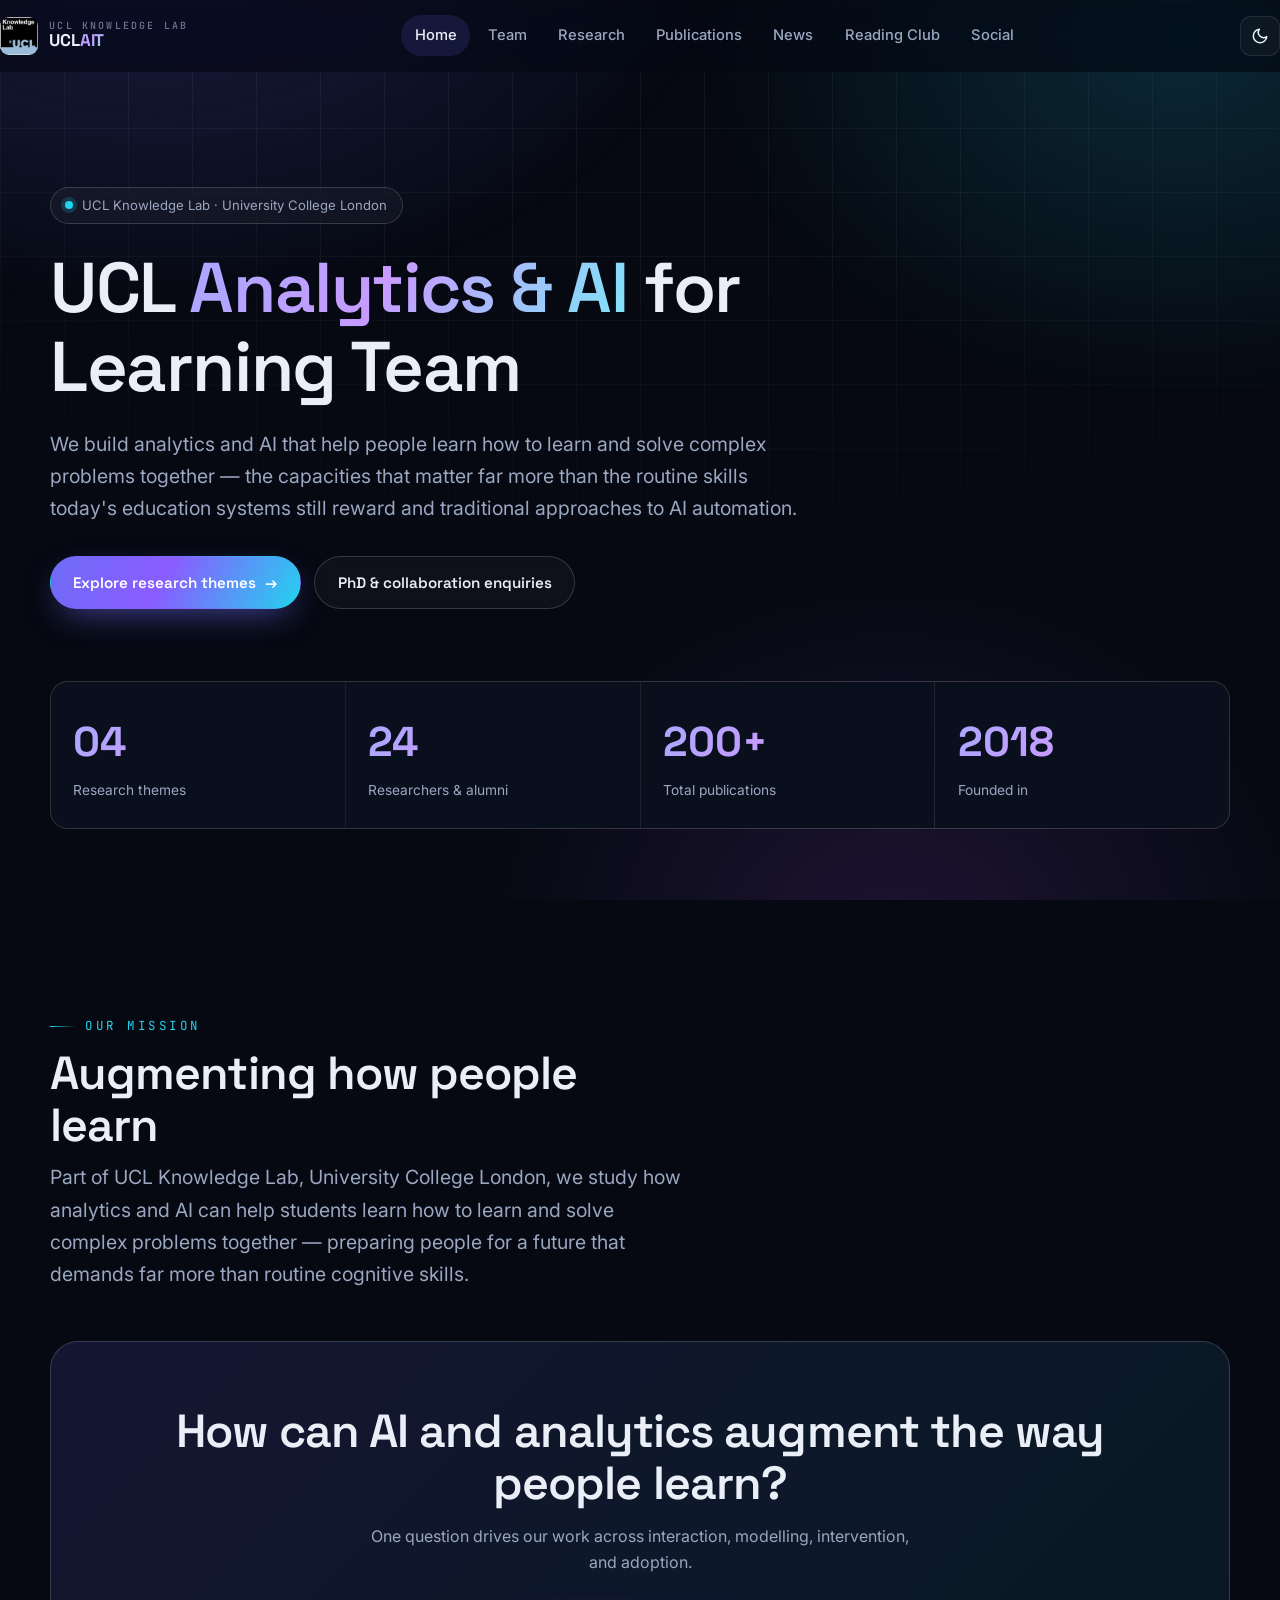
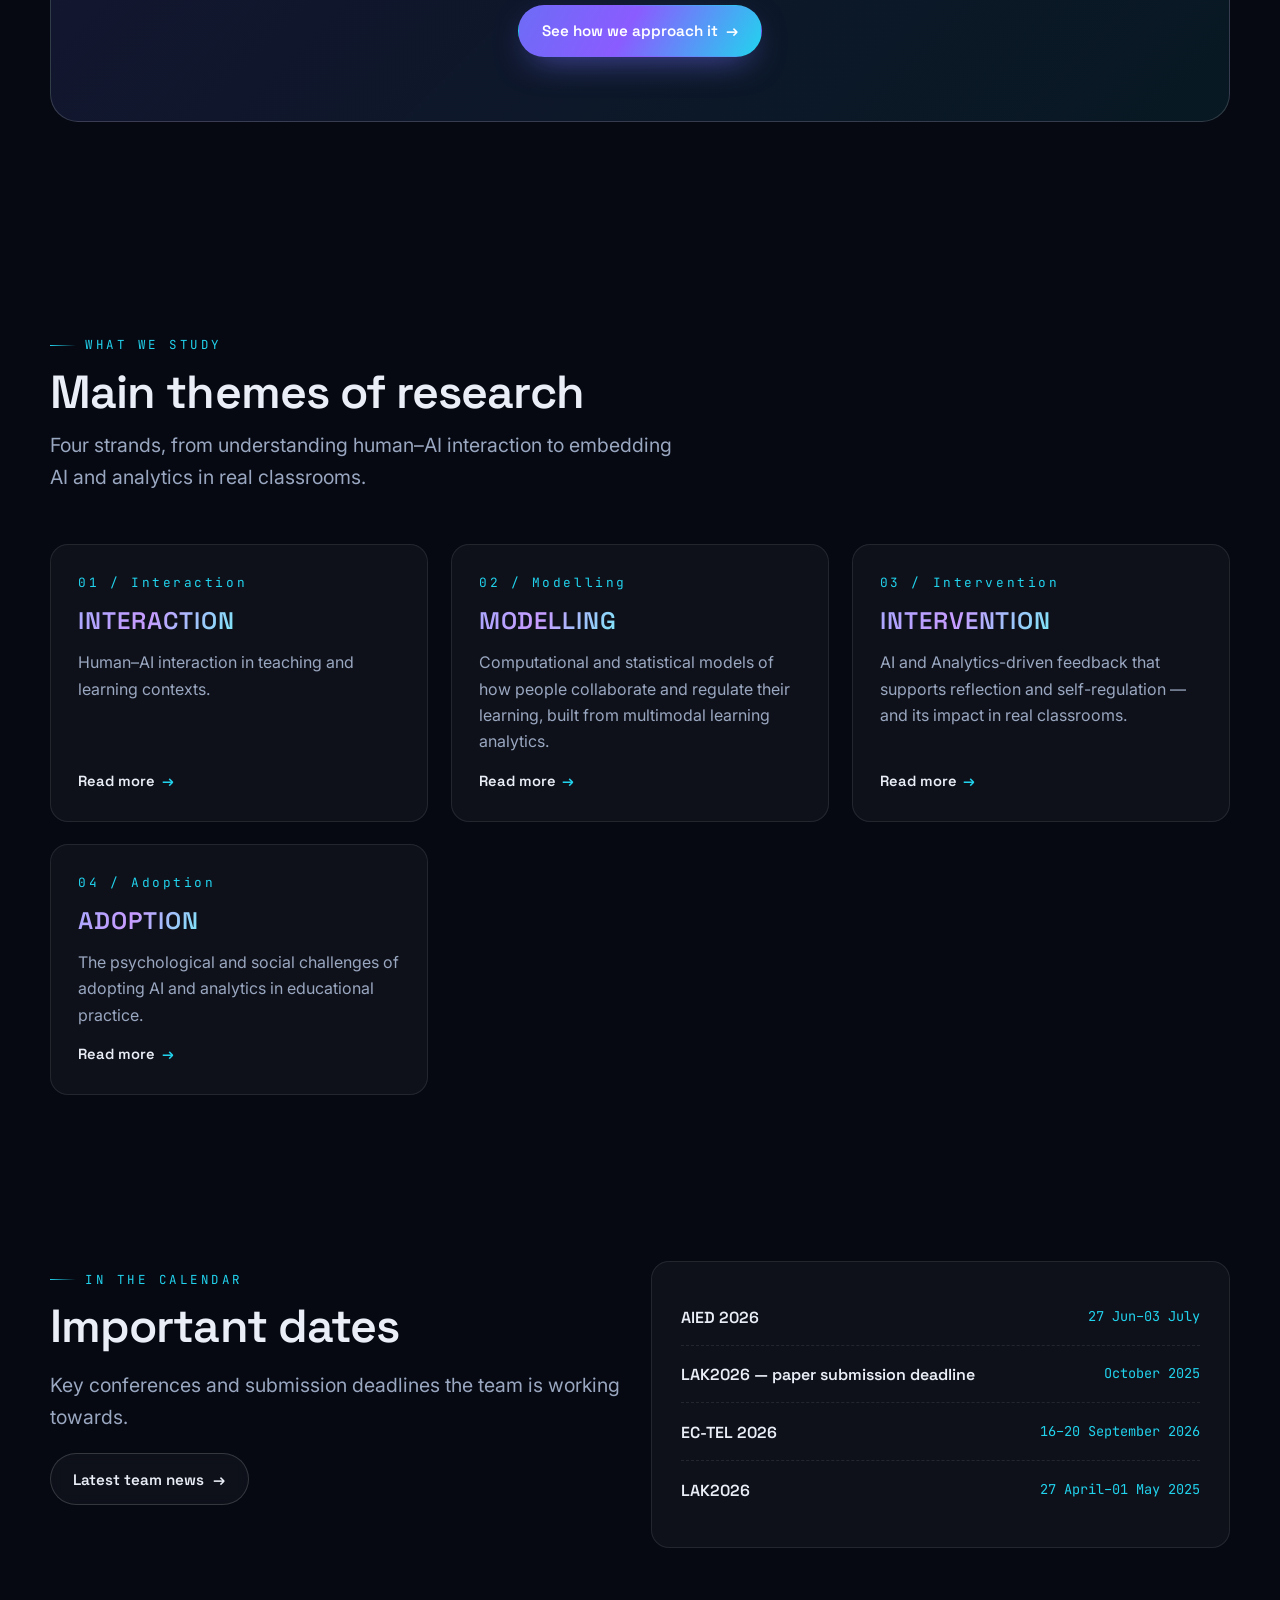
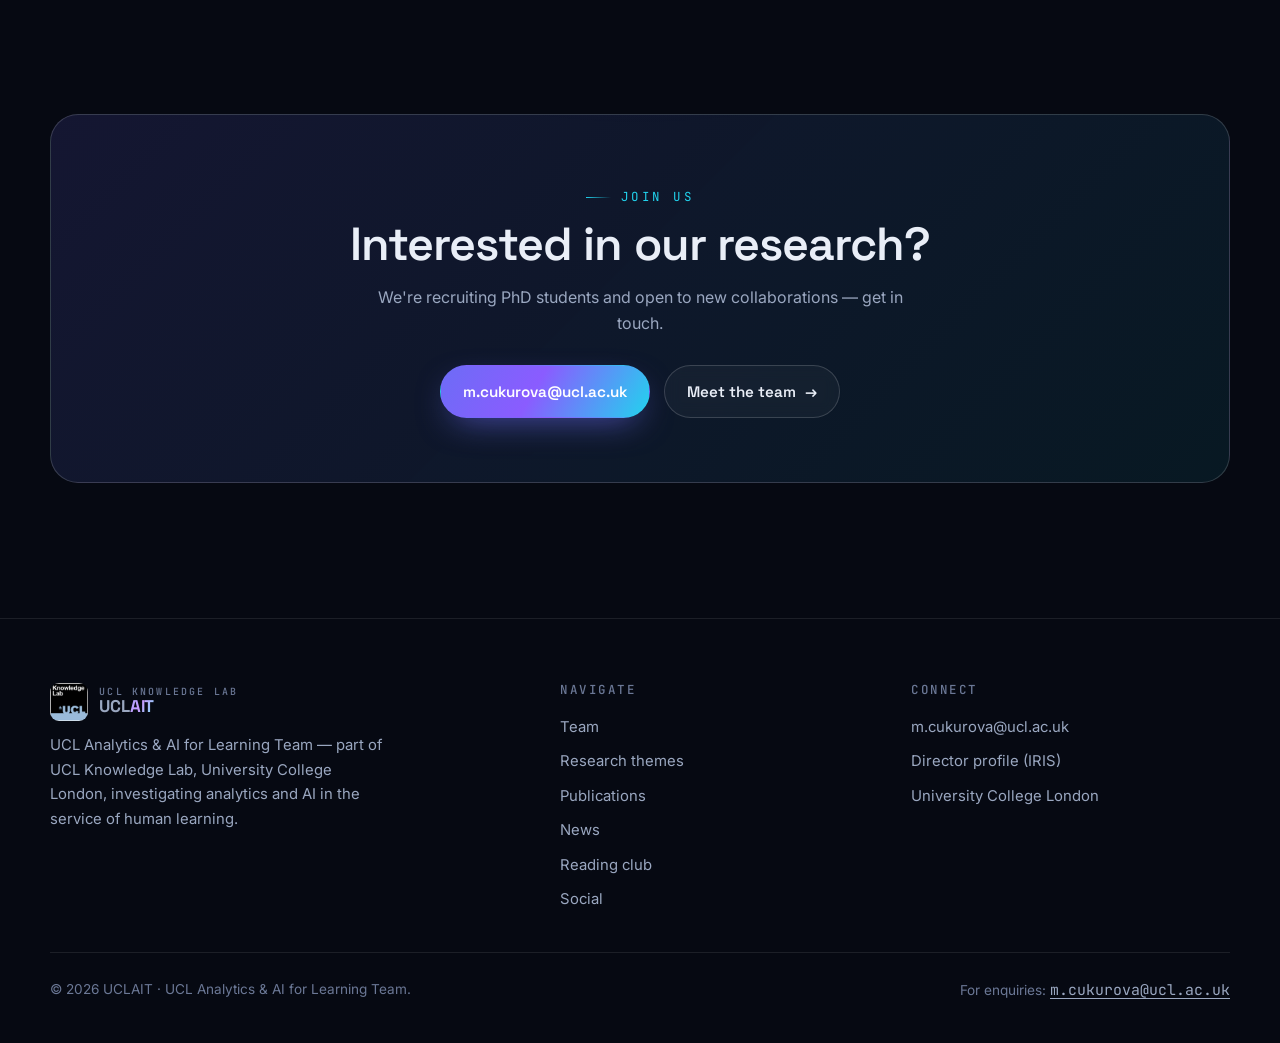
==== commit d052aa7a: "Change 'Research projects' to 'Research themes'" ====
--- a/index.html
+++ b/index.html
@@ -61,7 +61,7 @@
         </div>
 
         <div class="stats reveal">
-          <div class="stat"><div class="stat__num">04</div><div class="stat__label">Research projects</div></div>
+          <div class="stat"><div class="stat__num">04</div><div class="stat__label">Research themes</div></div>
           <div class="stat"><div class="stat__num">24</div><div class="stat__label">Researchers &amp; alumni</div></div>
           <div class="stat"><div class="stat__num">200+</div><div class="stat__label">Total publications</div></div>
           <div class="stat"><div class="stat__num">2018</div><div class="stat__label">Founded in</div></div>
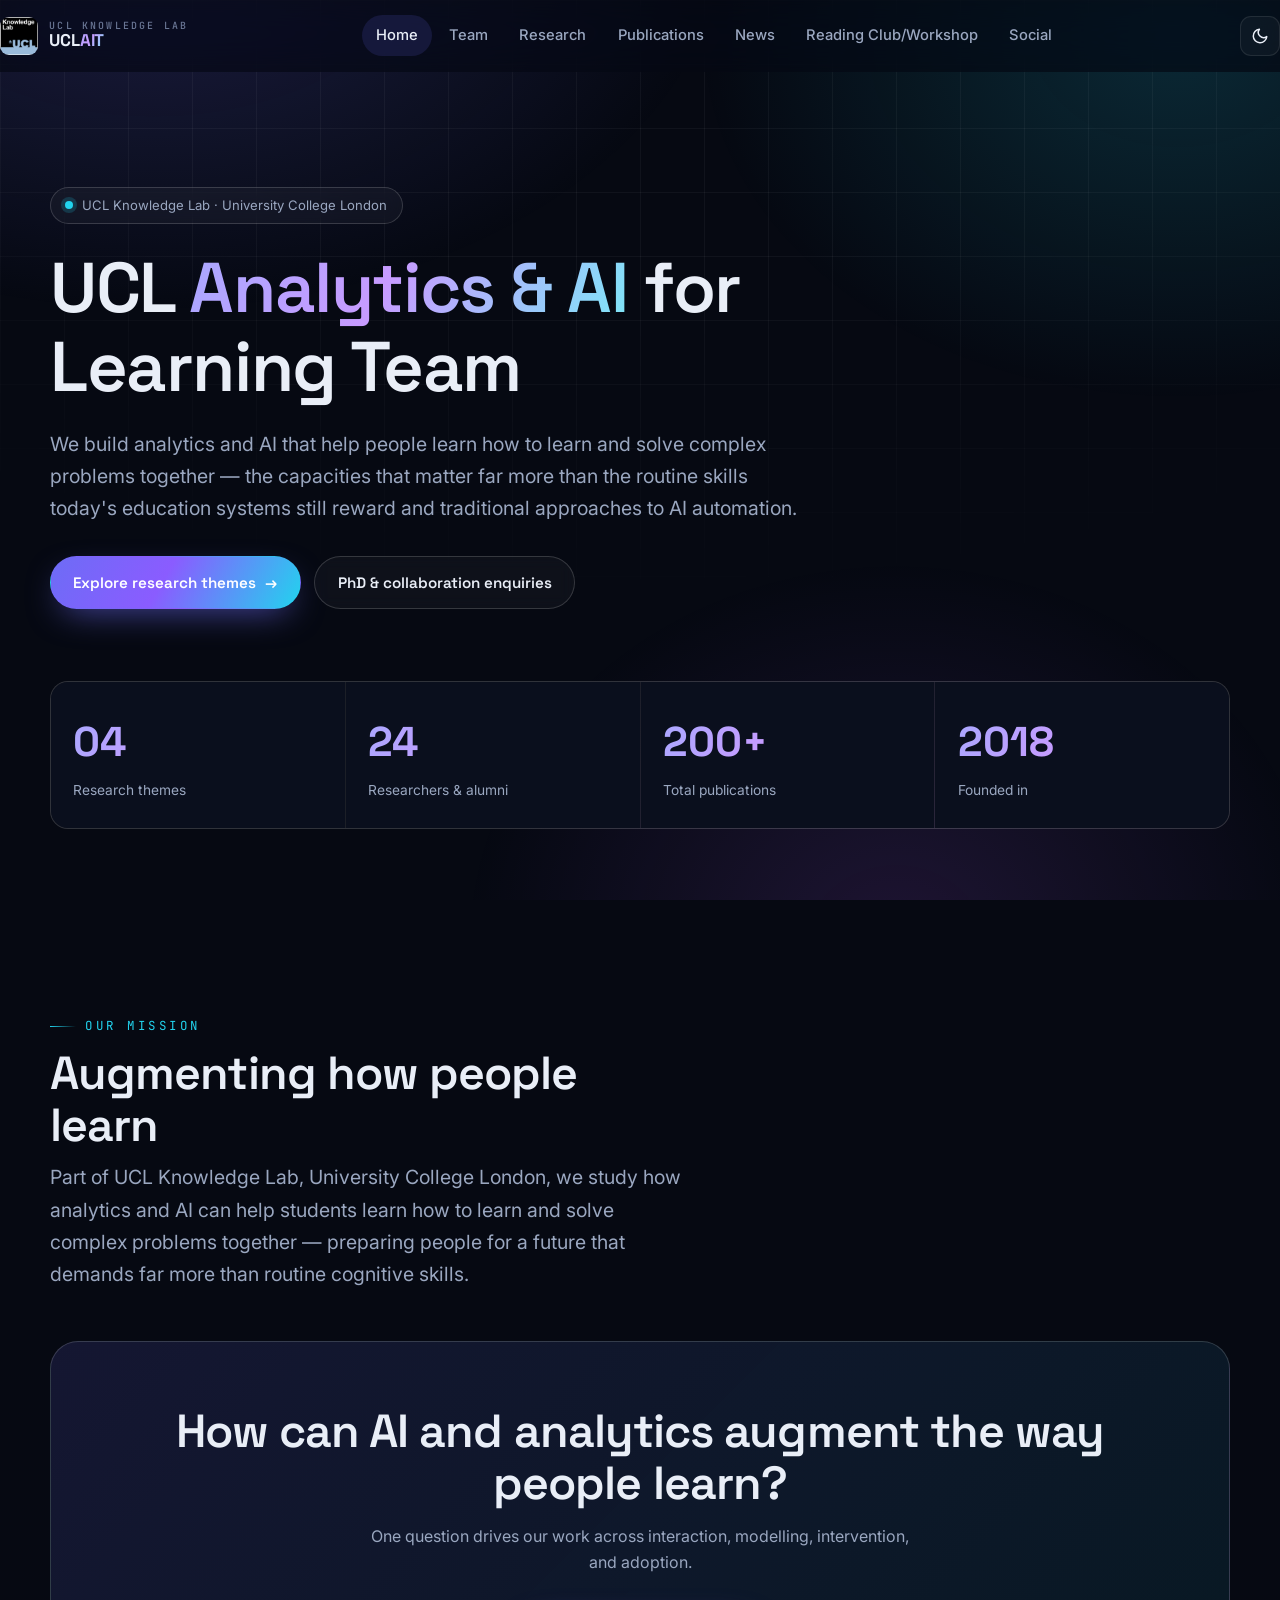
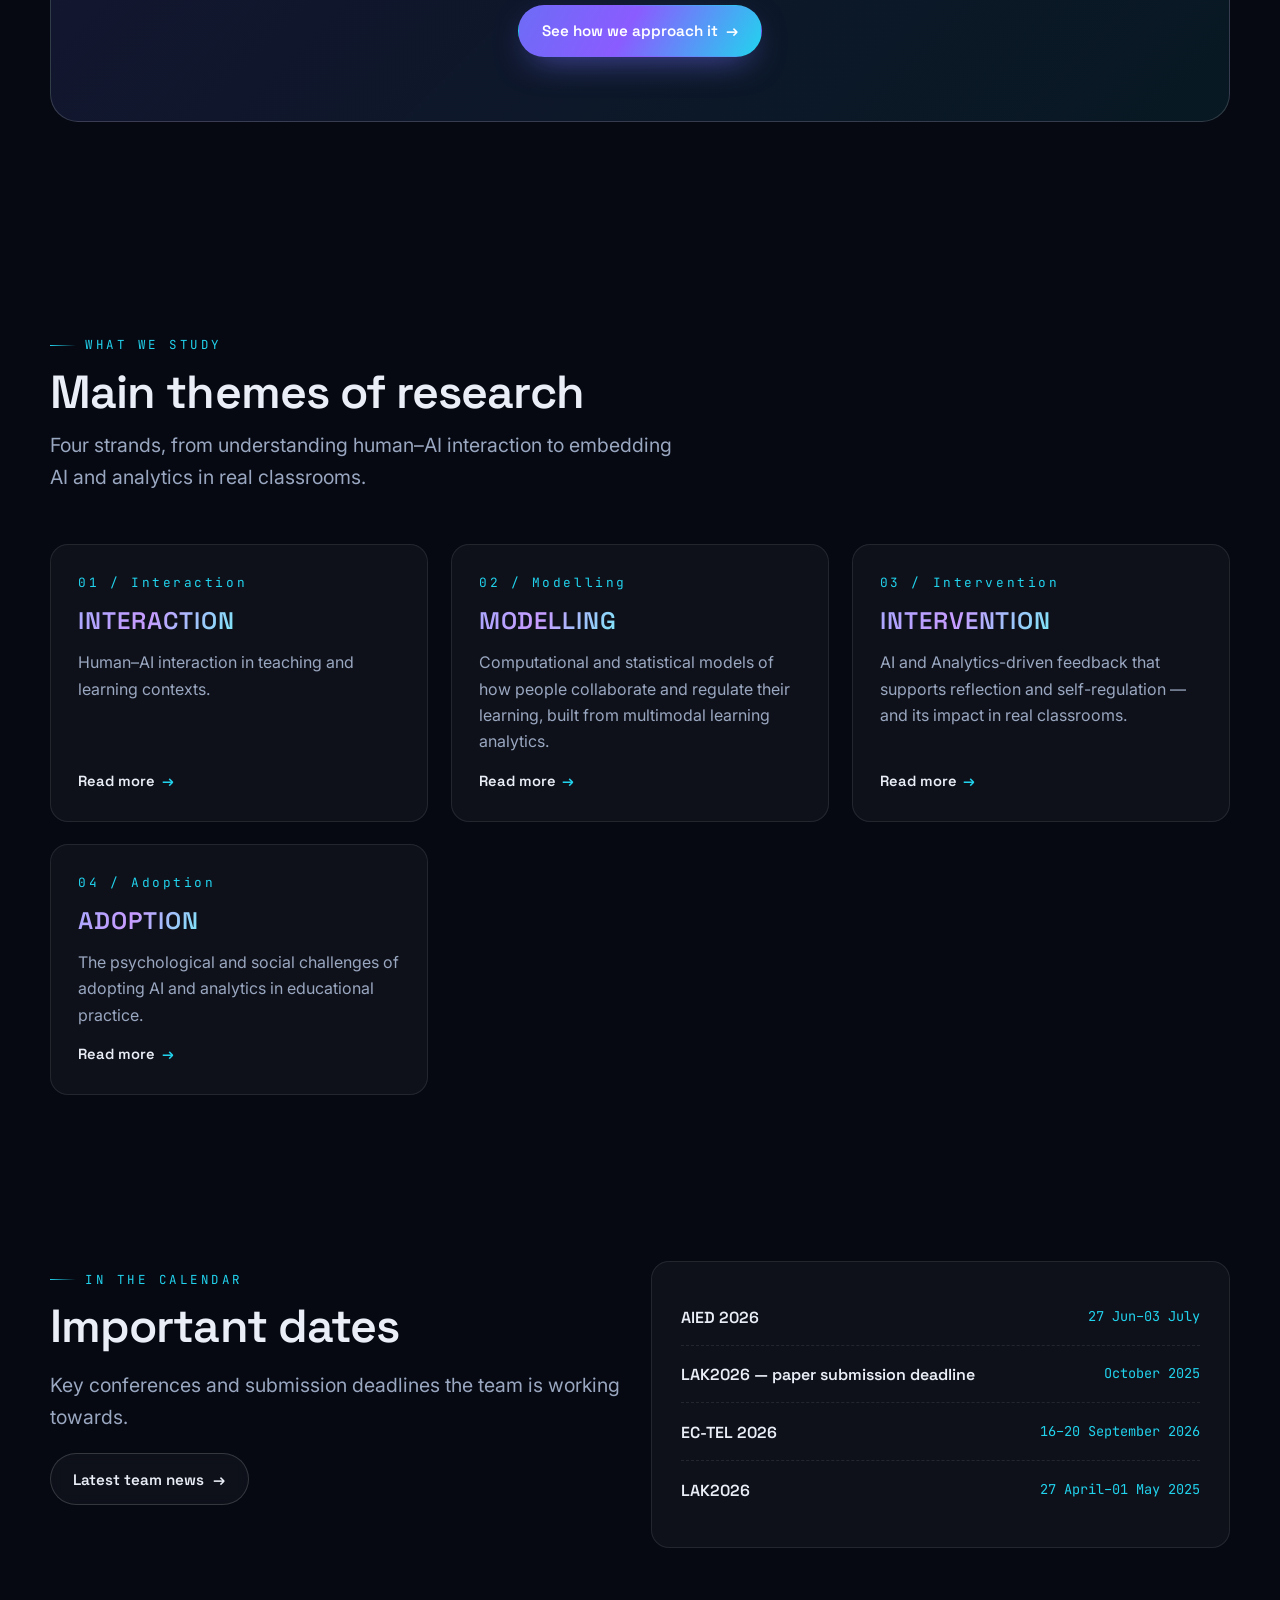
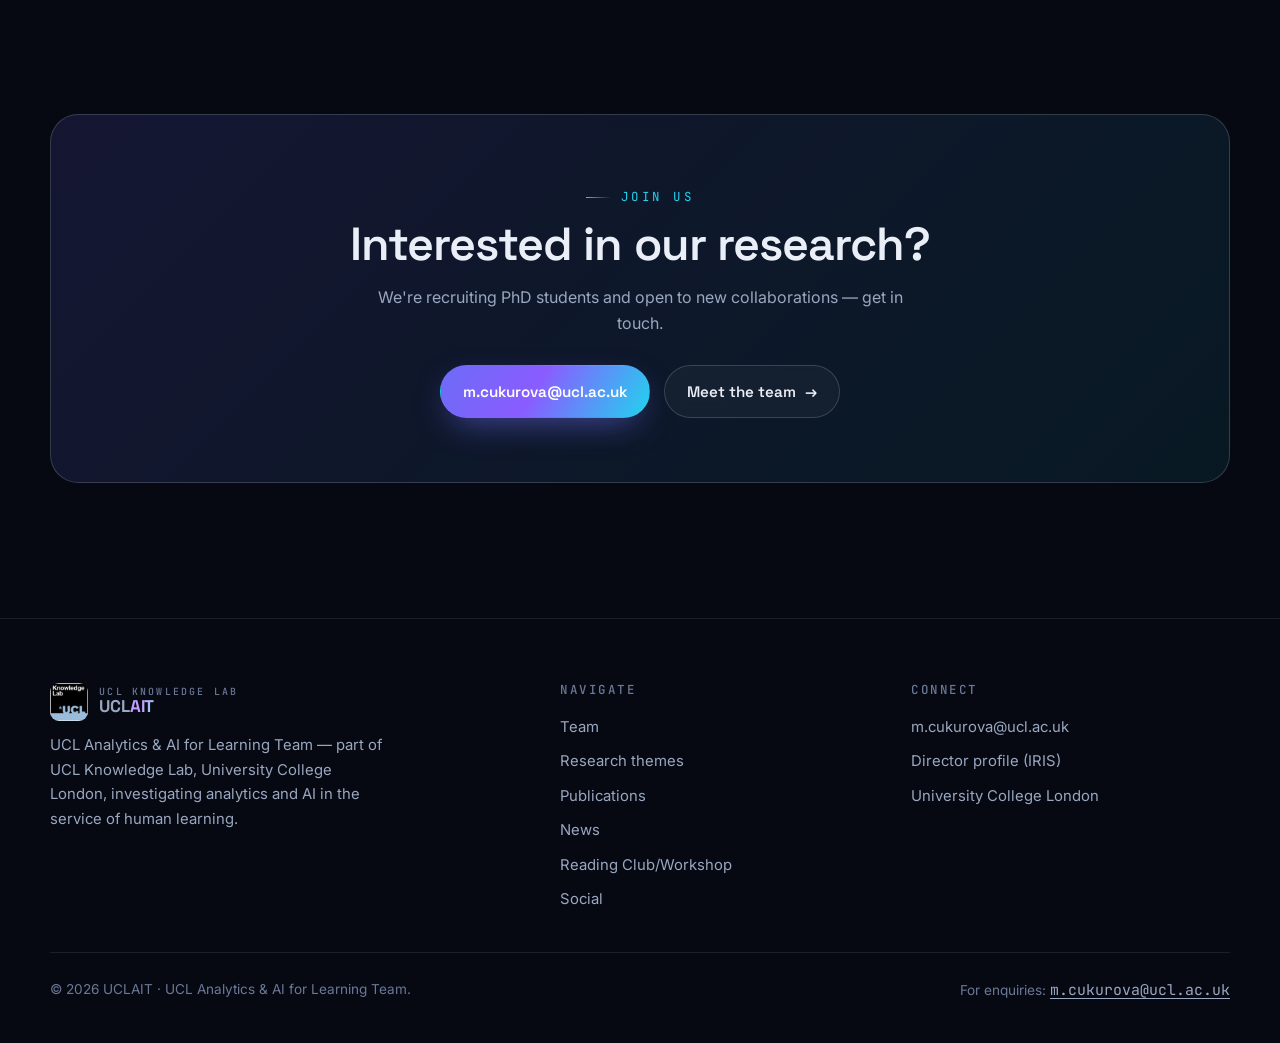
==== commit 28f1286d: "UCLAIT site: CSV-driven content, media galleries, auto-updating publications" ====
--- a/index.html
+++ b/index.html
@@ -7,8 +7,9 @@
   <meta name="description" content="UCLAIT is part of UCL Knowledge Lab, University College London, investigating the potential of analytics and artificial intelligence to support human learning." />
   <link rel="preconnect" href="https://fonts.googleapis.com" />
   <link rel="preconnect" href="https://fonts.gstatic.com" crossorigin />
-  <link rel="stylesheet" href="assets/styles.css" />
-  <script defer src="assets/main.js"></script>
+  <link rel="stylesheet" href="assets/styles.css?v=2" />
+  <script defer src="assets/main.js?v=2"></script>
+  <script defer src="assets/content.js?v=7"></script>
 </head>
 <body>
 
@@ -29,7 +30,7 @@
           <li><a href="research.html">Research</a></li>
           <li><a href="publications.html">Publications</a></li>
           <li><a href="news.html">News</a></li>
-          <li><a href="reading-club.html">Reading Club</a></li>
+          <li><a href="reading-club.html">Reading Club/Workshop</a></li>
           <li><a href="social.html">Social</a></li>
         </ul>
       </nav>
@@ -144,12 +145,8 @@
             <a class="btn btn--ghost mt-2" href="news.html">Latest team news <span class="arrow">→</span></a>
           </div>
           <div class="info-panel reveal">
-            <ul class="dates-list">
-              <li><span class="ev">AIED 2026</span><span class="dt">27 Jun–03 July</span></li>
-              <li><span class="ev">LAK2026 — paper submission deadline</span><span class="dt">October 2025</span></li>
-              <li><span class="ev">EC-TEL 2026</span><span class="dt">16–20 September 2026</span></li>
-              <li><span class="ev">LAK2026</span><span class="dt">27 April–01 May 2025</span></li>
-            </ul>
+            <!-- Rendered from data/important-dates.csv by assets/content.js — see CONTENT-GUIDE.md. -->
+            <ul class="dates-list" id="dates-root"></ul>
           </div>
         </div>
       </div>
@@ -189,7 +186,7 @@
             <li><a href="research.html">Research themes</a></li>
             <li><a href="publications.html">Publications</a></li>
             <li><a href="news.html">News</a></li>
-            <li><a href="reading-club.html">Reading club</a></li>
+            <li><a href="reading-club.html">Reading Club/Workshop</a></li>
             <li><a href="social.html">Social</a></li>
           </ul>
         </div>
--- a/assets/styles.css
+++ b/assets/styles.css
@@ -456,3 +456,33 @@
 .muted-link:hover { color: var(--text); }
 .center { text-align: center; }
 .mt-2 { margin-top: 1.2rem; } .mt-4 { margin-top: 2.4rem; }
+
+/* ==========================================================================
+   Shared components: image carousel + full-screen lightbox
+   Used by the Social "Life in the Lab" gallery and the News media.
+   ========================================================================== */
+.carousel { position: relative; border-radius: var(--radius); overflow: hidden; border: 1px solid var(--border); background: var(--surface); }
+.carousel__viewport { overflow: hidden; }
+.carousel__track { display: flex; transition: transform 0.45s var(--ease); }
+.carousel__slide { position: relative; flex: 0 0 100%; margin: 0; }
+.carousel__img { display: block; cursor: zoom-in; }
+.carousel__slide img { width: 100%; height: 260px; object-fit: cover; display: block; }
+.carousel__slide figcaption { position: absolute; left: 0; right: 0; bottom: 0; padding: 1.4rem 1rem 0.8rem; font-size: 0.9rem; color: #fff; background: linear-gradient(to top, rgba(0,0,0,0.75), rgba(0,0,0,0)); }
+.carousel__nav { position: absolute; top: 50%; transform: translateY(-50%); width: 2.6rem; height: 2.6rem; border-radius: 50%; border: 1px solid rgba(255,255,255,0.35); background: rgba(10,12,20,0.55); color: #fff; font-size: 1.5rem; line-height: 1; cursor: pointer; display: grid; place-items: center; transition: background 0.2s ease; backdrop-filter: blur(2px); }
+.carousel__nav:hover { background: rgba(10,12,20,0.85); }
+.carousel__prev { left: 0.7rem; }
+.carousel__next { right: 0.7rem; }
+.carousel__counter { position: absolute; top: 0.8rem; right: 0.8rem; padding: 0.22rem 0.55rem; border-radius: 999px; font-family: var(--font-mono); font-size: 0.7rem; letter-spacing: 0.08em; color: #fff; background: rgba(10,12,20,0.6); }
+
+.lightbox { position: fixed; inset: 0; z-index: 200; display: none; align-items: center; justify-content: center; padding: 3vh 3vw; background: rgba(6,8,16,0.9); backdrop-filter: blur(4px); }
+.lightbox:not([hidden]) { display: flex; }
+.lightbox__fig { margin: 0; max-width: 100%; max-height: 100%; display: flex; flex-direction: column; align-items: center; gap: 0.9rem; }
+.lightbox__fig img { max-width: 100%; max-height: 82vh; border-radius: var(--radius); box-shadow: var(--shadow); }
+.lightbox__fig figcaption { color: #fff; font-size: 0.95rem; text-align: center; }
+.lightbox__fig figcaption:empty { display: none; }
+.lightbox__close { position: absolute; top: 1.1rem; right: 1.3rem; width: 2.6rem; height: 2.6rem; border-radius: 50%; border: 1px solid rgba(255,255,255,0.3); background: rgba(255,255,255,0.08); color: #fff; font-size: 1.7rem; line-height: 1; cursor: pointer; transition: background 0.2s ease; }
+.lightbox__close:hover { background: rgba(255,255,255,0.2); }
+.lightbox__nav { position: absolute; top: 50%; transform: translateY(-50%); width: 3rem; height: 3rem; border-radius: 50%; border: 1px solid rgba(255,255,255,0.3); background: rgba(255,255,255,0.08); color: #fff; font-size: 1.9rem; line-height: 1; cursor: pointer; display: grid; place-items: center; transition: background 0.2s ease; }
+.lightbox__nav:hover { background: rgba(255,255,255,0.2); }
+.lightbox__prev { left: 1.3rem; }
+.lightbox__next { right: 1.3rem; }
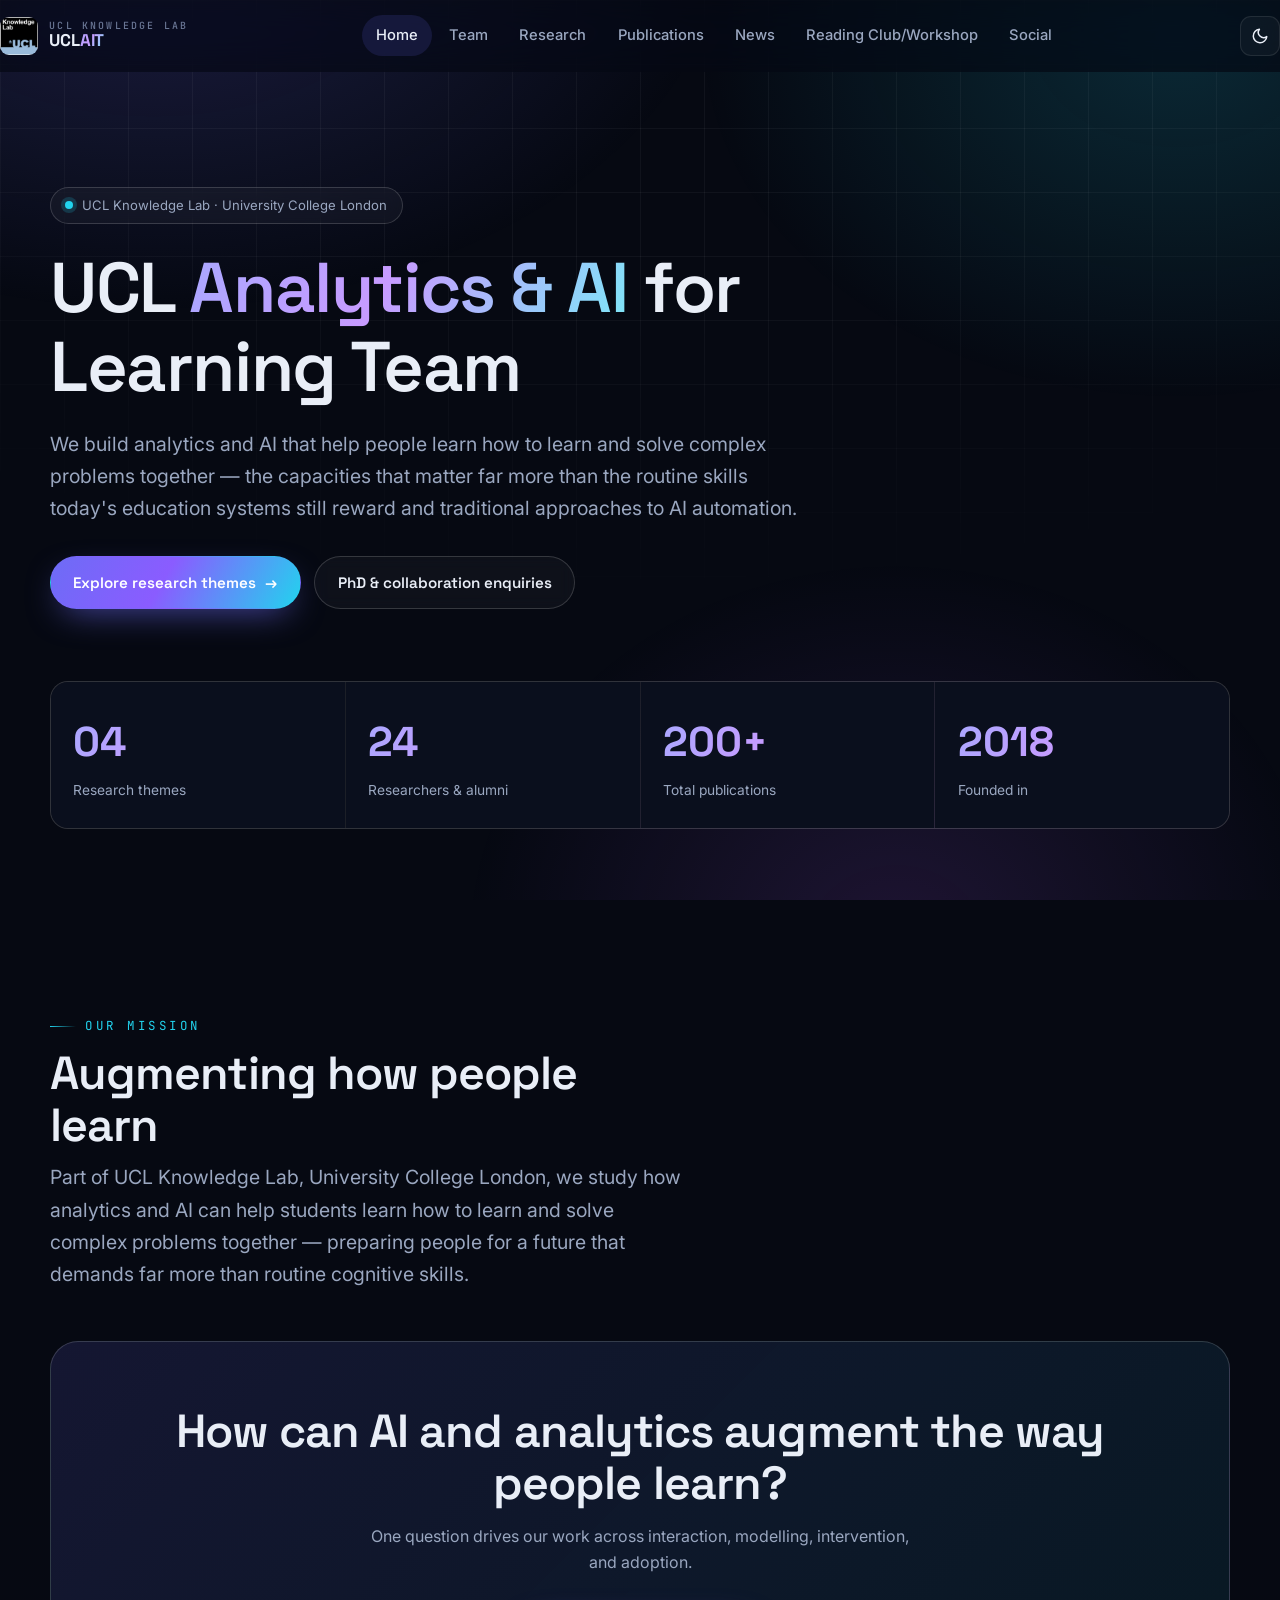
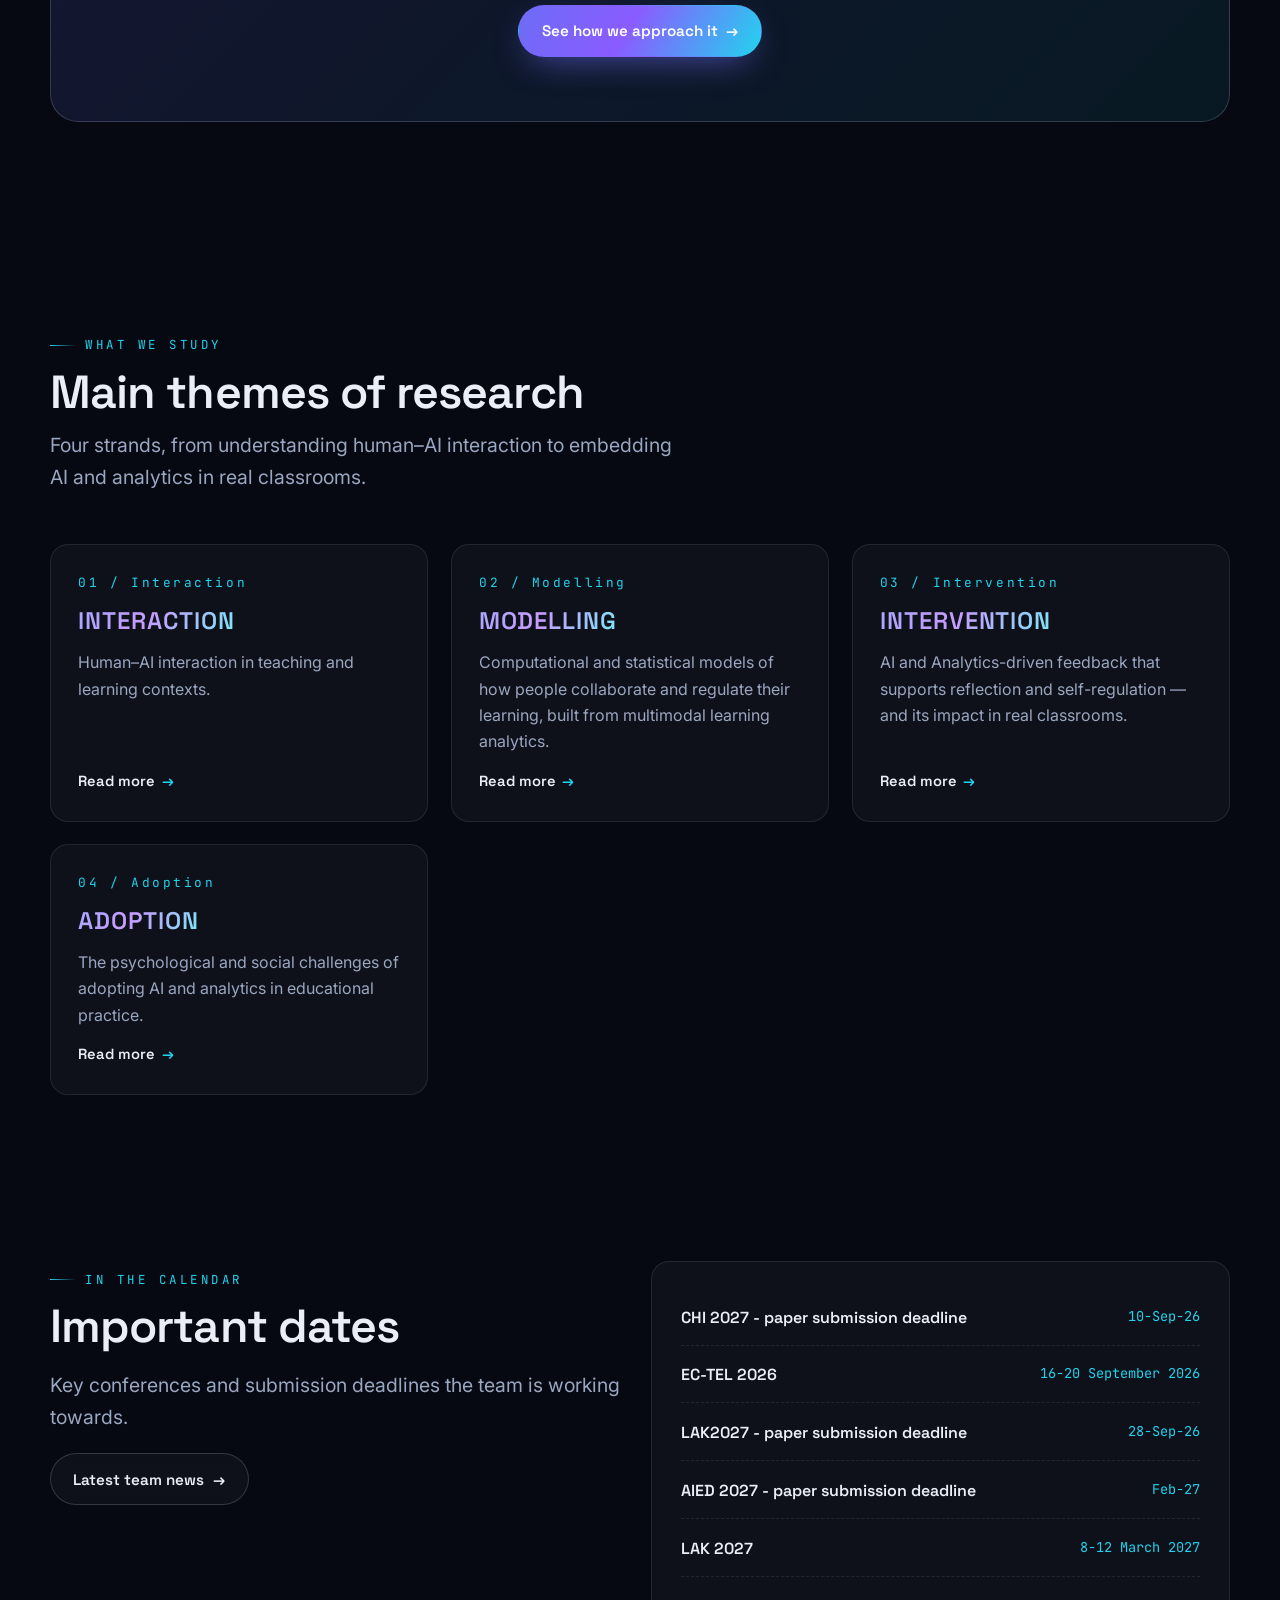
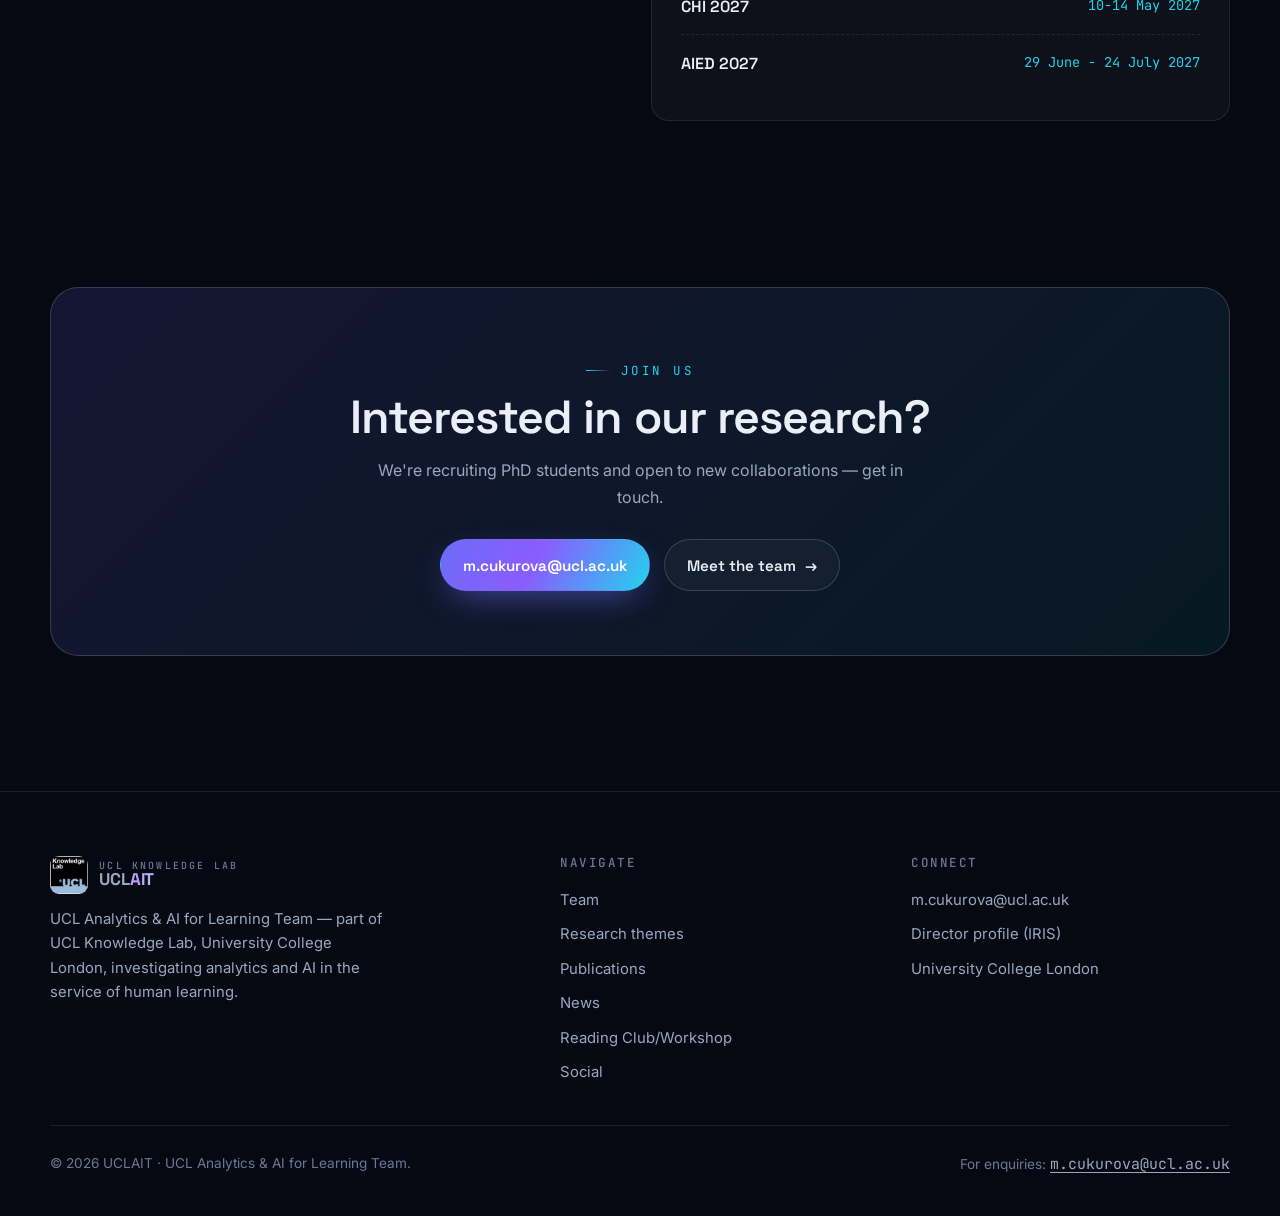
==== commit 5d5cac13: "Sort CSV-driven sections by date in the renderer (newest-first; dates soonest-first) Row order in th" ====
--- a/index.html
+++ b/index.html
@@ -9,7 +9,7 @@
   <link rel="preconnect" href="https://fonts.gstatic.com" crossorigin />
   <link rel="stylesheet" href="assets/styles.css?v=2" />
   <script defer src="assets/main.js?v=2"></script>
-  <script defer src="assets/content.js?v=7"></script>
+  <script defer src="assets/content.js?v=9"></script>
 </head>
 <body>
 
